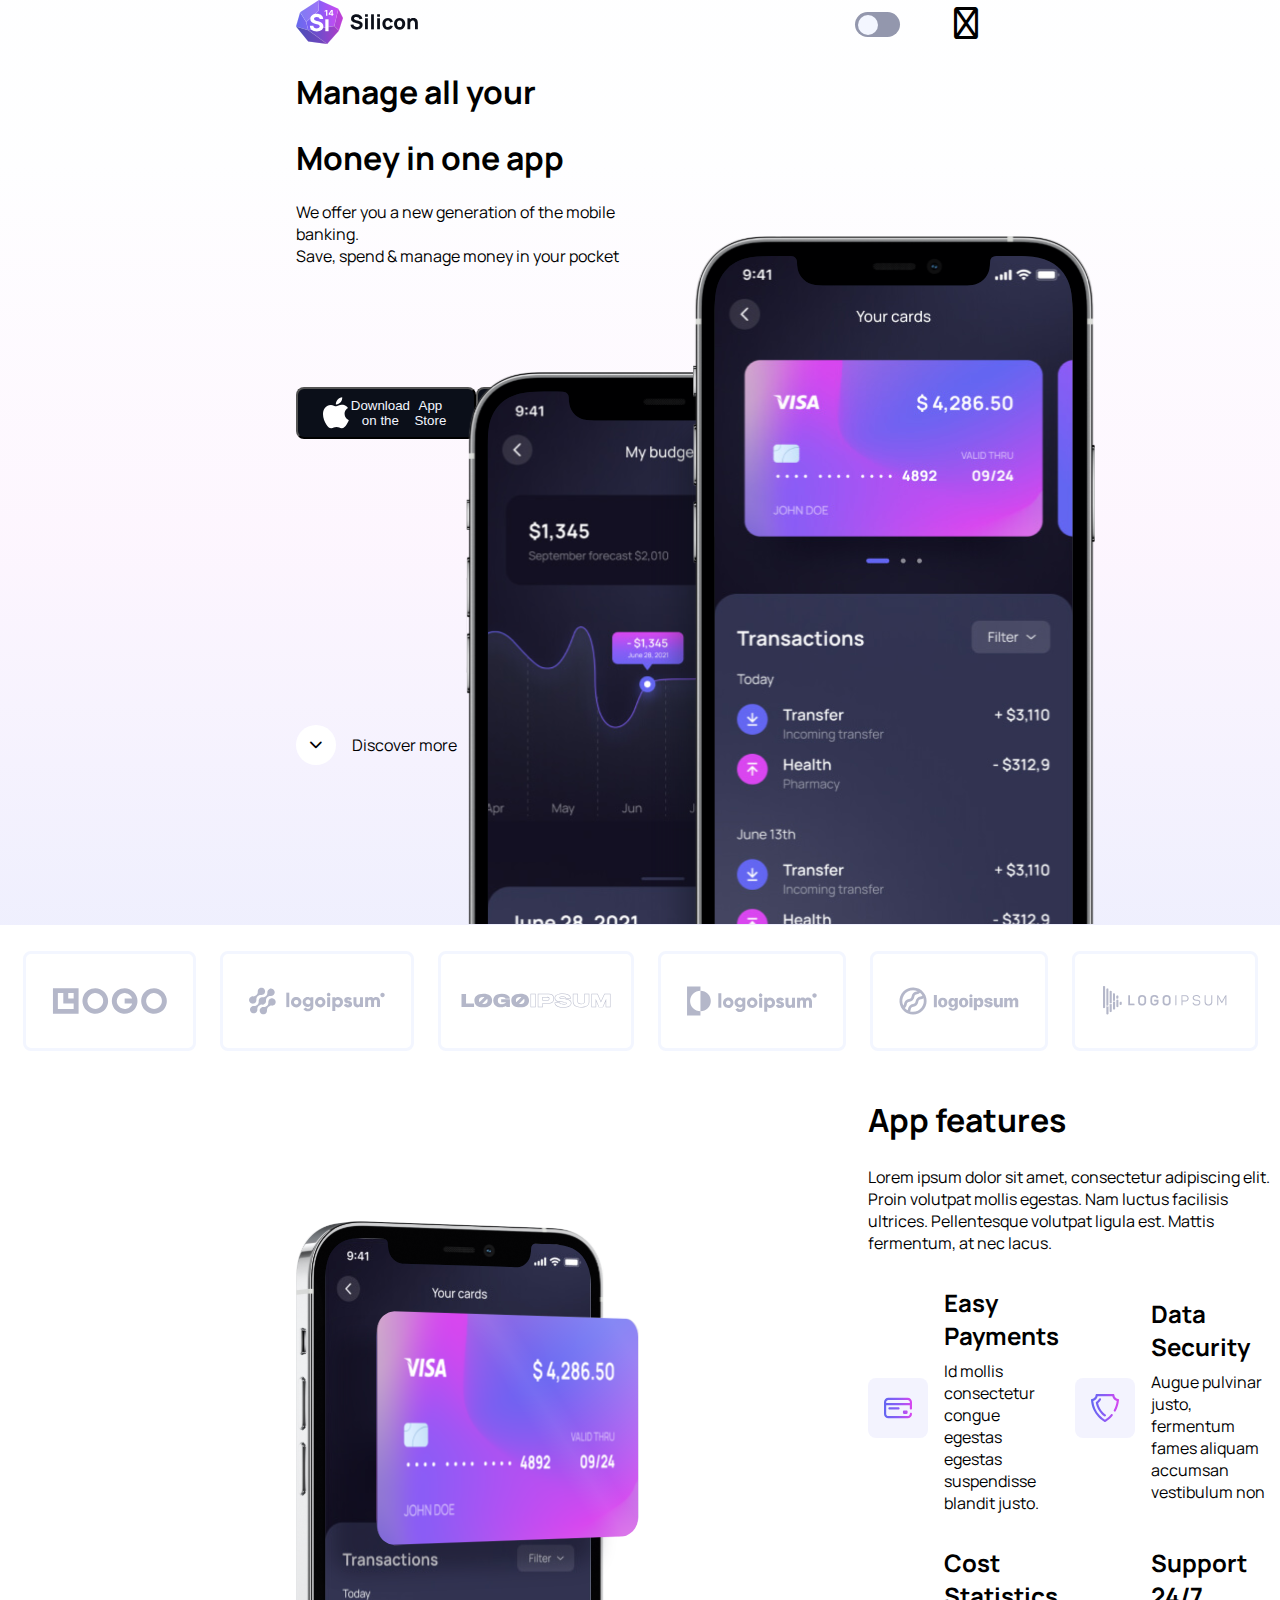
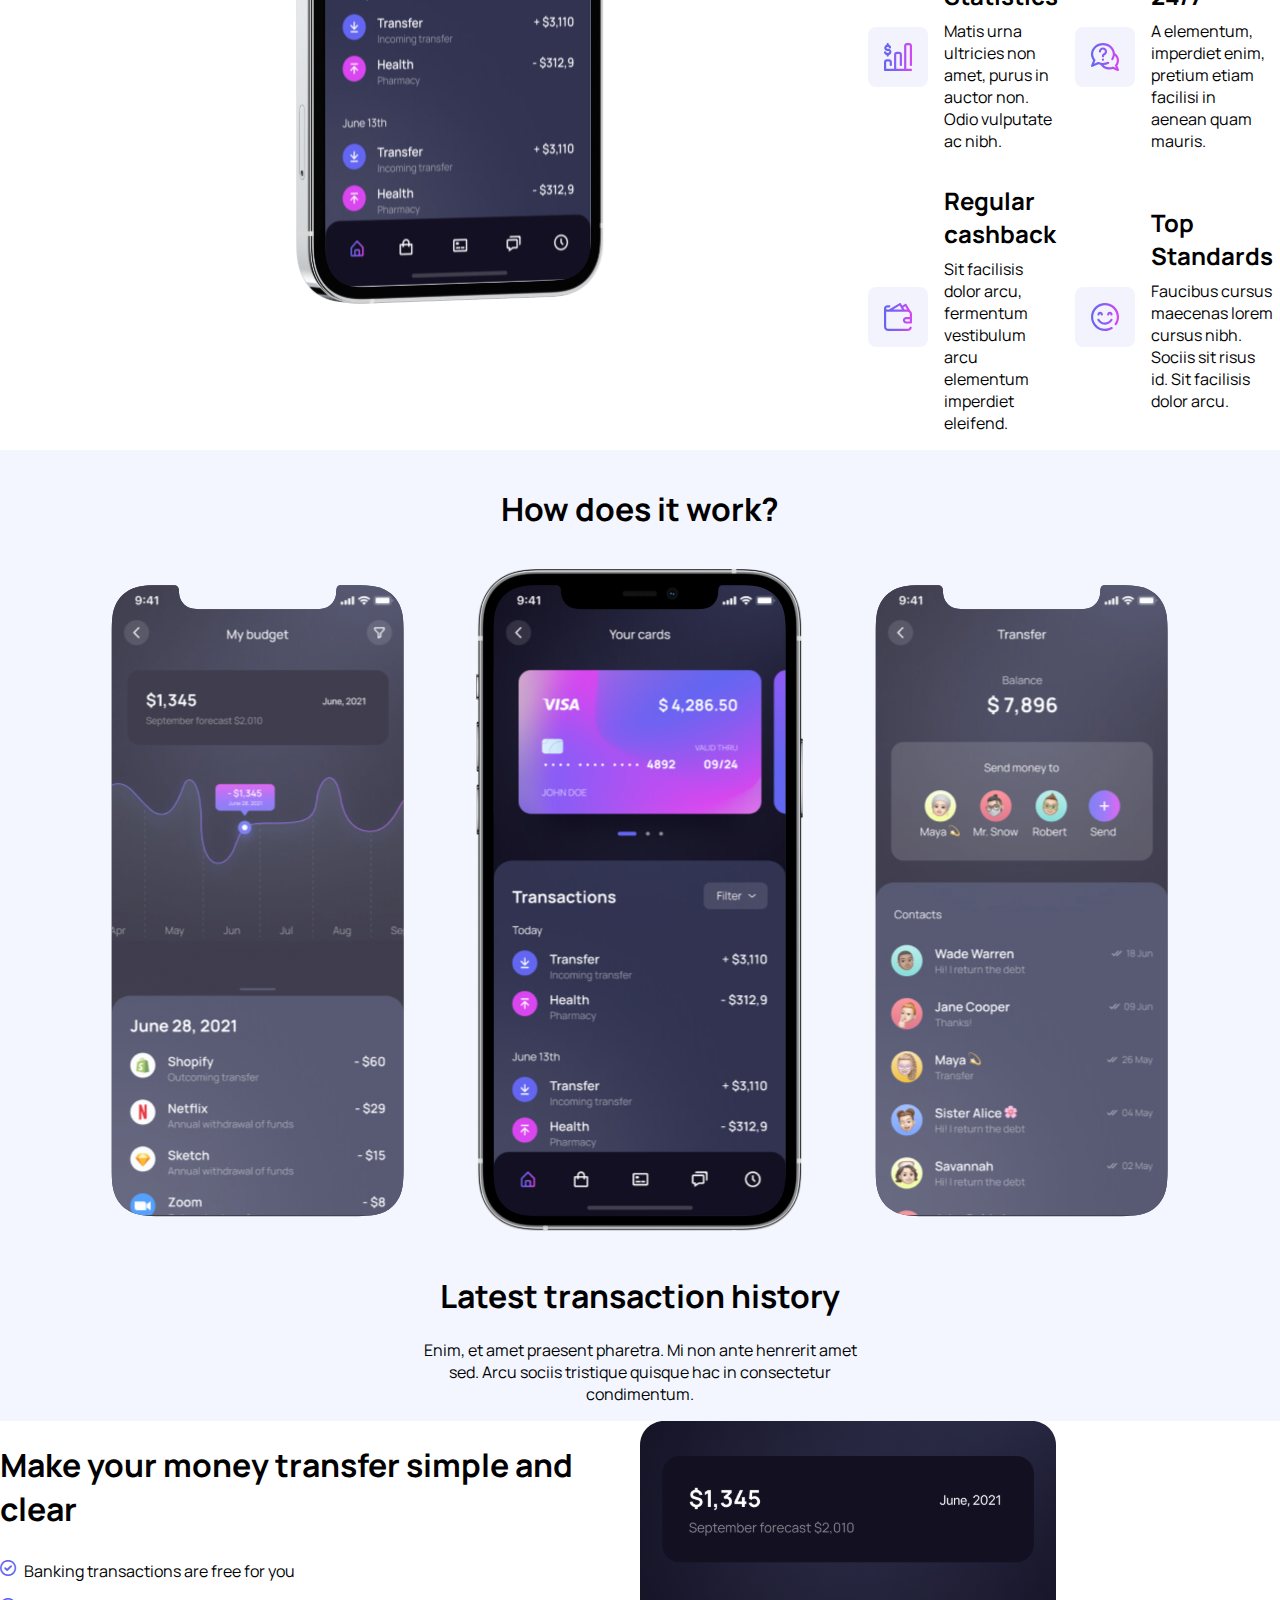
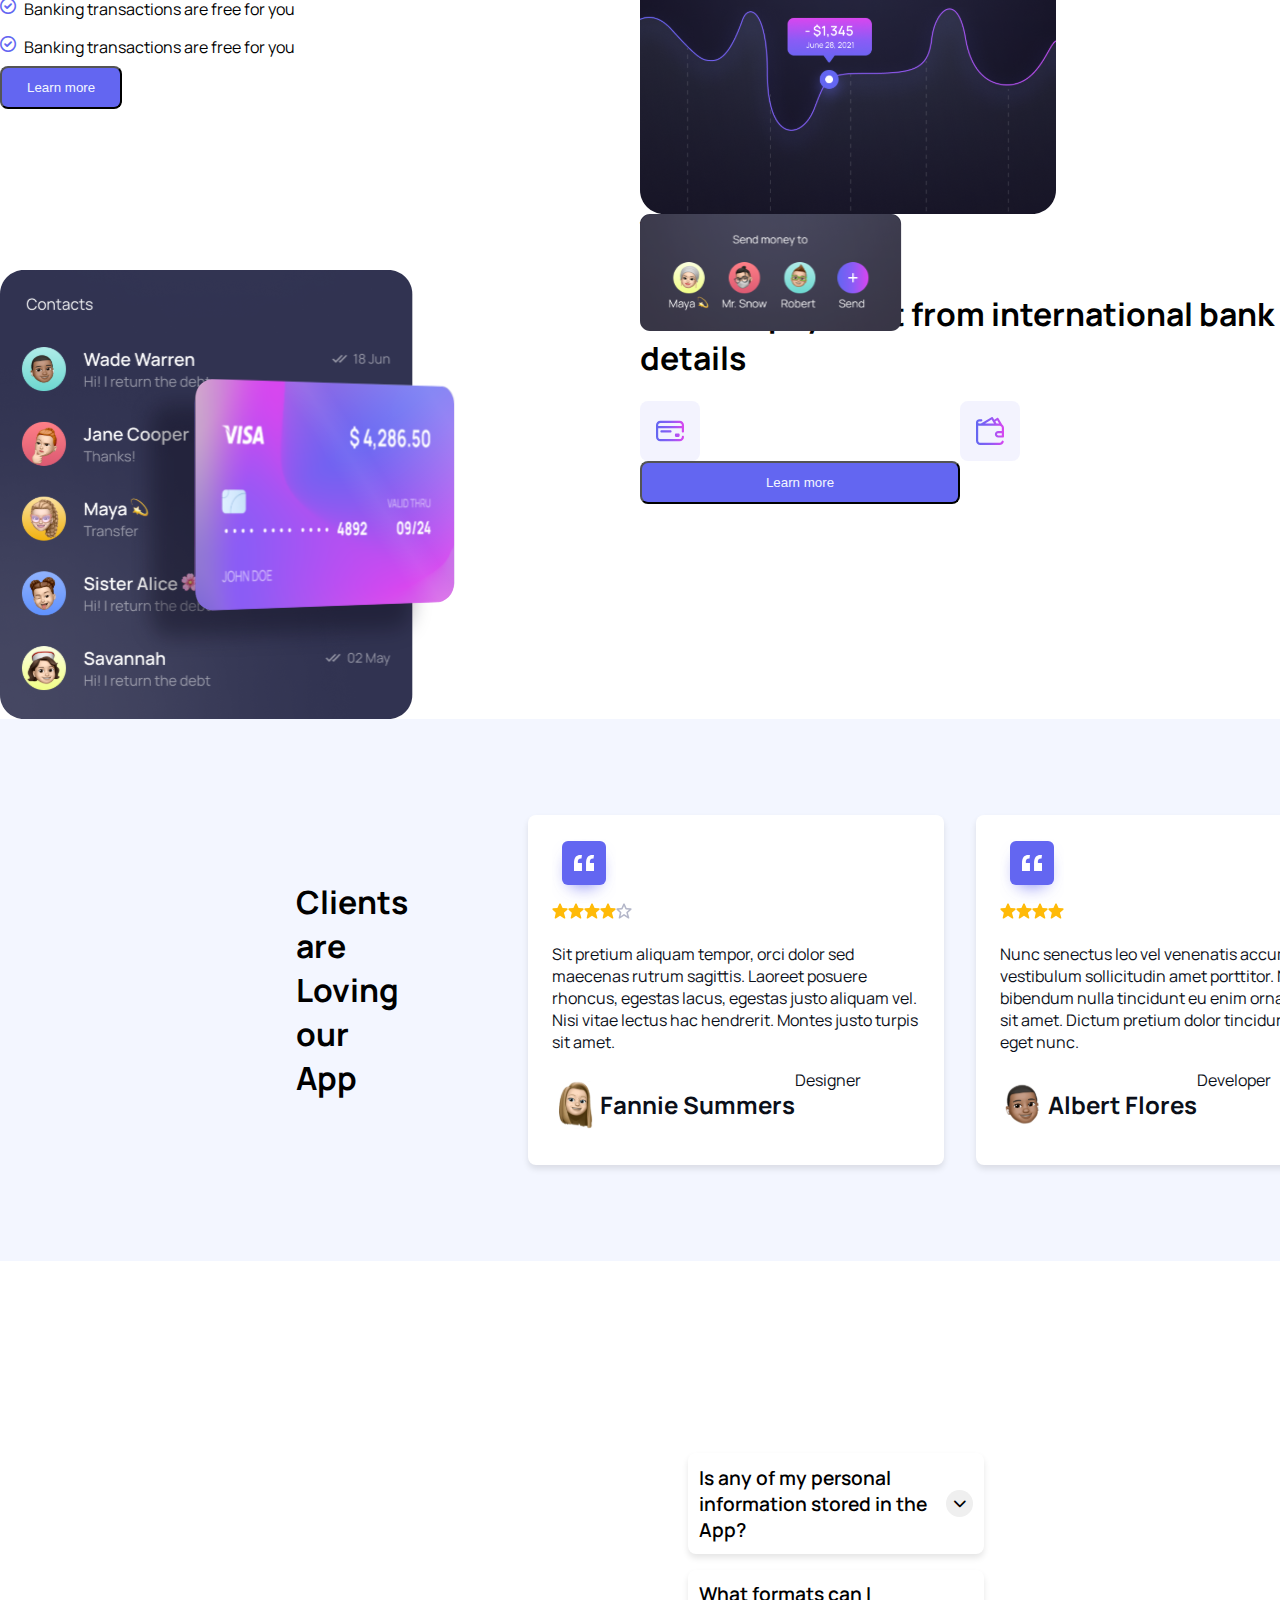
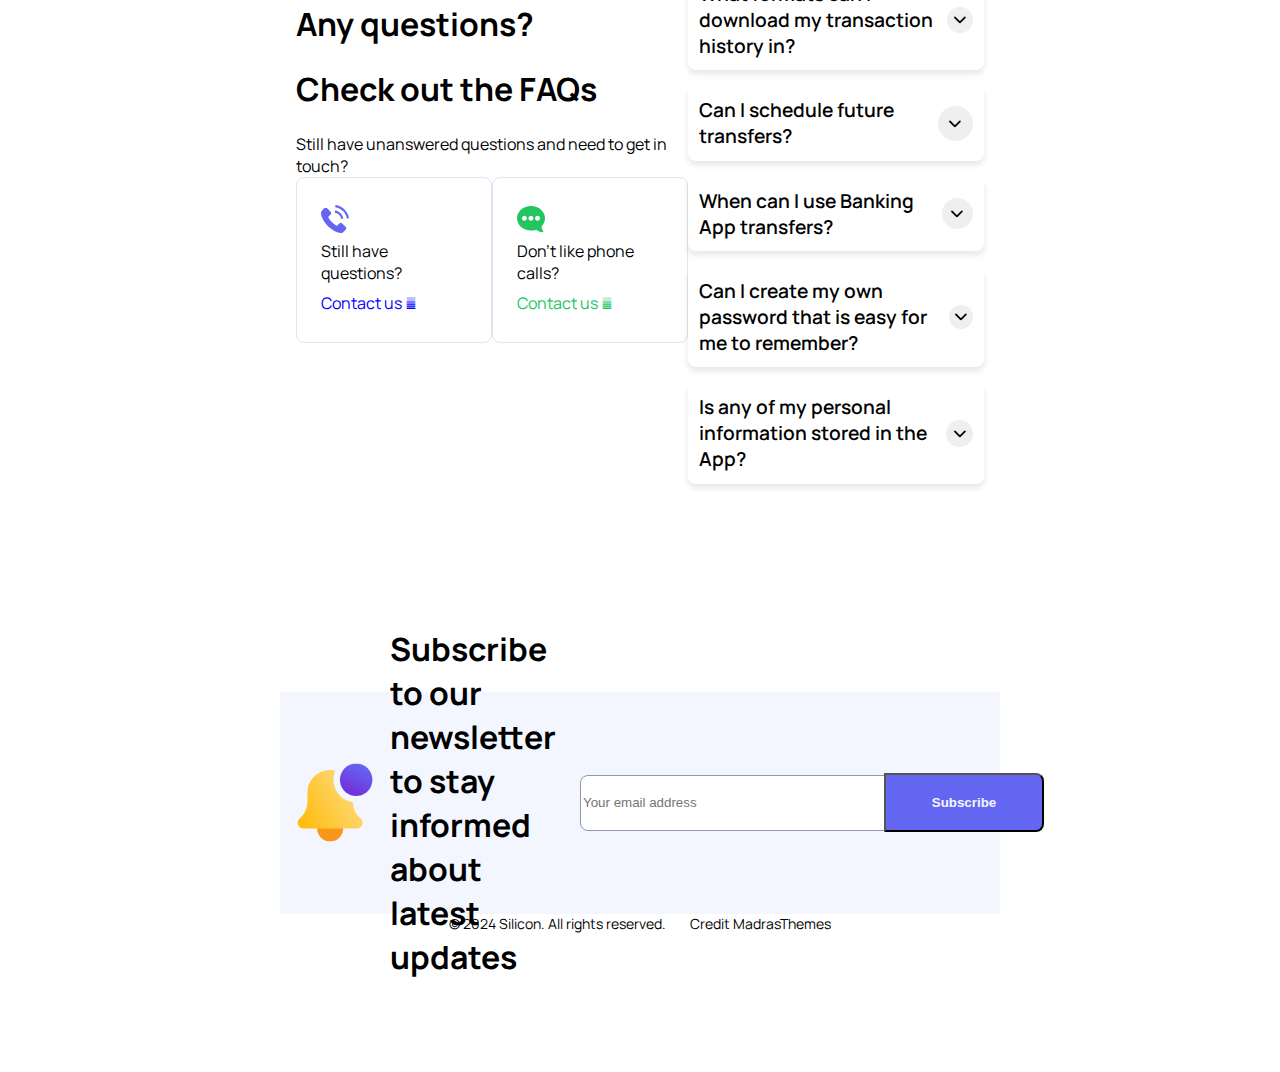
==== indextest.html @ 64b6bf65 "Refactored some code" ====
<!DOCTYPE html>
<html lang="en">
<head>
    <meta charset="UTF-8">
    <meta name="viewport" content="width=device-width, initial-scale=1.0">
    <link rel="stylesheet" href="https://kit.fontawesome.com/a576612222.css" crossorigin="anonymous">
    <link rel="stylesheet" href="https://cdnjs.cloudflare.com/ajax/libs/font-awesome/6.0.0-beta3/css/all.min.css">
    <link rel="stylesheet" href="stylestest.css">
    <title>Silicon | Manage All Your Money in One App</title>
    
</head>
<body>

    <div class="wrapper">
        <!-- BG COLOR START  -->
<div class="bg-color"> 
<header>
        <div class="container">
            <a id="logo" href=index.html><img src="images/Navbar/logotype.svg" alt="Silicon Logotype"></a>
            
            <nav id="main-menu" class="navbar">
                <a class="nav-link" href="#">Features</a>
            </nav>

            

            <div id="darkmode-toggle-switch" class="btn-toggle-switch">
                <span class="label">Dark mode</span>
                <label for="darkmode-switch" class="toggle-switch">
                    <input id="darkmode-switch" type="checkbox">
                    <span class="slider round"></span>
                </label>
            </div>

            <a id="auth-signin" href="#" class="btn-primary">
                <i class="fa-thin fa-user-large"></i>
                <span>Sign in/up</span>
            </a>
            
            <button class="btn-mobile">
                <i class="fa-regular fa-bars"></i>
            </button>
            
        </div>
    </header>
    
    <main>
        <div class="container">
            <div class="header">
                <div class="header-left">
                    <div class="header-storeText">
                        <h1>Manage all your</h1>
                        <h1>Money in one app</h1>
                        <p>We offer you a new generation of the mobile banking.</p>
                        <p>Save, spend & manage money in your pocket</p>
                    </div>
                    
                <div class="storebox">
                    <button class="btn-store">
                        <img src="images/Header/Applelogo.svg" alt="">
                        <p class="Appleupper">Download on the</p>
                        <p class="Appledowner">App Store</p>
                    </button>
                    <button class="btn-store">
                        <img src="images/Header/Googlelogo.svg" alt="icon" class="btn-icon">
                        
                        <div class="btn-text">
                            <span class="line1">Get it on</span>
                            <span class="line2">Google play</span>
                        </div>
                    </button>
                </div>
                <div class="storeBtn">
                    <button class="btn-round" id="storeBtn">
                        <i class="fa-solid fa-chevron-down"></i>
                    </button>
                    <p>Discover more</p>
                </div>
                
            </div> 
            <div>
            <div class="container headerphones">
                <div class="image-container">
                    <img src="images/Header/iPhone 12 Pro background.svg" alt="iPhone12pro" class="headerbackground">
                    <img src="images/Header/iPhone 12 Pro.svg" alt="iPhone12pro" class="headeroverlay">
                 </div>
            
            </div>
        </div>
        </div>
    </div> 
       <!-- BG COLOR SLUT -->
    </div>

        <div class="container logos">
            <div class="logobox" >
                <img src="images/Logos/logoipsum1.svg" alt="">
            </div>
            <div class="logobox" >
                <img src="images/Logos/logoipsum2.svg" alt="">
            </div>
            <div class="logobox" >
                <img src="images/Logos/logoipsum3.svg" alt="">
            </div>
            <div class="logobox" >
                <img src="images/Logos/logoipsum4.svg" alt="">
            </div>
            <div class="logobox" >
                <img src="images/Logos/logoipsum5.svg" alt="">
            </div>
            <div class="logobox" >
                <img src="images/Logos/logoipsum6.png" alt="">
            </div>
        </div>
<div class="features">
        <div class="container featurephones">

            <div class="image-container">
                <img src="images/Features/iPhone12Pro.svg" alt="Iphone12pro" class="featuresbackground">
                <img src="images/Features/card.svg" alt="VISAcard" class="visaoverlay">
            </div>

            <div class="featuresmain">
                <h1>App features</h1>
                <p>Lorem ipsum dolor sit amet, consectetur adipiscing elit. Proin volutpat mollis egestas. Nam luctus facilisis ultrices. Pellentesque volutpat ligula est. Mattis fermentum, at nec lacus.</p>
                <div class="featuresbox">
                    <img src="images/Features/icon1.svg" alt="">
                    <div class="featuresbox-text">
                        <p>Easy Payments</p>
                        <p>Id mollis consectetur congue egestas egestas suspendisse blandit justo. </p>
                    </div>
                </div>
                <div class="featuresbox">
                    <img src="images/Features/icon2.svg" alt="">
                    <div class="featuresbox-text">
                        <p>Data Security</p>
                        <p>Augue pulvinar justo, fermentum fames aliquam accumsan vestibulum non</p>
                    </div>
                </div>
                <div class="featuresbox">
                    <img src="images/Features/icon3.svg" alt="">
                    <div class="featuresbox-text">
                        <p>Cost Statistics</p>
                        <p>Matis urna ultricies non amet, purus in auctor non. Odio vulputate ac nibh.</p>
                    </div>
                </div>
                <div class="featuresbox">
                    <img src="images/Features/icon4.svg" alt="">
                    <div class="featuresbox-text">
                        <p>Support 24/7</p>
                        <p>A elementum, imperdiet enim, pretium etiam facilisi in aenean quam mauris.</p>
                    </div>
                </div>
                <div class="featuresbox">
                    <img src="images/Features/icon5.svg" alt="">
                    <div class="featuresbox-text">
                        <p>Regular cashback</p>
                        <p>Sit facilisis dolor arcu, fermentum vestibulum arcu elementum imperdiet eleifend.</p>
                    </div>
                </div>
                <div class="featuresbox">
                    <img src="images/Features/icon6.svg" alt="">
                    <div class="featuresbox-text">
                        <p>Top Standards</p>
                        <p>Faucibus cursus maecenas lorem cursus nibh. Sociis sit risus id. Sit facilisis dolor arcu.</p>
                    </div>
                </div>
            </div>

        </div>
    </div>
<div class="bg-color2">
<div class="slider2">
    <div class="slidertext">
    <h1>How does it work?</h1>
    </div>
    <div class="sliderphones">
        <div class="images-slider">
            <img src="images/Slider/iPhone12Pro1.svg" alt="iPhone12Pro">
            <img src="images/Slider/iPhone12Pro2.svg" alt="iPhone12Pro">
            <img src="images/Slider/iPhone12 Pro3.svg" alt="iPhone12Pro">
        </div>
    </div>
    <div class="slidertext">
        <h1>Latest transaction history</h1>
        <p>Enim, et amet praesent pharetra. Mi non ante henrerit amet sed. Arcu sociis tristique quisque hac in consectetur condimentum.</p>
    </div>
</div>
</div>

<div class="featurescont">
    <div class="featurescontText">
        <h1>Make your money
        transfer simple and clear</h1>

        <div class="featurescontChecks"> 
            <i class="fa-regular fa-circle-check"></i> <p>Banking transactions are free for you</p>
        </div>       

        <div class="featurescontChecks"> 
            <i class="fa-regular fa-circle-check" class="check"></i> <p>Banking transactions are free for you</p>
        </div>

        <div class="featurescontChecks"> 
            <i class="fa-regular fa-circle-check" class="check"></i> <p>Banking transactions are free for you</p>
        </div>
        
        <button class="btn-primary">Learn more</button>
    
    </div>        
        
    <div>
        <img src="images/Features DOS/innerbig.svg" alt="" class="featurescont-innerbigbackground">
        <img src="images/Features DOS/innersmall.svg" alt="" class="featurescont-innersmalloverlay">
        test2
    </div>

    <div>
        <img src="images/Features DOS/inner2big.svg" class="featurescont-inner2bigbackground">
        <img src="images/Features DOS/card.svg" class="featurescont-cardoverlay">
    </div>
    
    
    <div class="featurescont-icontext">
        <h1>Receive payment from international bank details</h1>
        <div class="featurescont-iconbox">
            <img src="images/Features DOS/iconbox1.svg" class="featurescont-iconbox1"> 
            <img src="images/Features DOS/iconbox2.svg" class="featurescont-iconbox2">
            <button class="btn-primary">Learn more</button>
            <!-- <p>test</p> -->
        </div>
        <div class="featurescont-iconbox">
            <!-- <p>Test</p> -->
        </div>
    </div>  
</div>

<div class="bg-color2">

    <div class="container testimonials">
        <div class="testimonialtext">
            <h1>Clients are Loving our App</h1>
        </div>
        <div class="testimonialboxes">
        <div class="testimonialbox">
            <img src="images/Testimonials/quotes.svg" alt="">
            <div class="scoring">
                <img src="images/Testimonials/Vectorstarfilled.svg" alt="">
                <img src="images/Testimonials/Vectorstarfilled.svg" alt="">
                <img src="images/Testimonials/Vectorstarfilled.svg" alt="">
                <img src="images/Testimonials/Vectorstarfilled.svg" alt="">
                <img src="images/Testimonials/VectorStarUnfilled.svg" alt="">
            </div>
            <p>Sit pretium aliquam tempor, orci dolor sed maecenas rutrum sagittis. Laoreet posuere rhoncus, egestas lacus, egestas justo aliquam vel. Nisi vitae lectus hac hendrerit. Montes justo turpis sit amet.</p>
            <div class="testimonialperson">
            <img src="images/Testimonials/Fannie.svg" alt="">
            <h2>Fannie Summers</h2>
            <p>Designer</p>
            
        </div>
            
        </div>
        <div class="testimonialbox">
            
            <img src="images/Testimonials/quotes.svg" alt="">
            
            <div class="scoring">
                <img src="images/Testimonials/Vectorstarfilled.svg" alt="">
                <img src="images/Testimonials/Vectorstarfilled.svg" alt="">
                <img src="images/Testimonials/Vectorstarfilled.svg" alt="">
                <img src="images/Testimonials/Vectorstarfilled.svg" alt="">
                <img src="images/Testimonials/VectorStarfilled.svg" alt="">
            </div>
            <p>Nunc senectus leo vel venenatis accumsan vestibulum sollicitudin amet porttitor. Nisl bibendum nulla tincidunt eu enim ornare dictumst sit amet. Dictum pretium dolor tincidunt egestas eget nunc.</p>
            <div class="testimonialperson">
            <img src="images/Testimonials/Albert.svg" alt="">
            <h2>Albert Flores</h2>
            <p>Developer</p>
            </div>
        </div>
    </div>    
    </div>

</div>
<div class="container faq">
    <div class="faq-textAboveBoxes">
        <div class="faqtext">
            <h1>Any questions?</h1>
            <h1>Check out the FAQs</h1>
            <p>Still have unanswered questions and need to get in touch?</p>
        </div>
        <div class="faqboxes">
            <div class="faqbox">
                <img src="images/FAQ/icontelephone.svg" alt="">
                <p>Still have questions?</p>
                <p><span class="blue-text">Contact us <i class="fa-light fa-arrow-right"></i></span></p>
            </div>
            <div class="faqbox">
                <img src="images/FAQ/iconSpeechbubble.svg" alt="">
                <p>Don't like phone calls?</p>
                <p><span class="green-text">Contact us <i class="fa-light fa-arrow-right"></i></span></p>
            </div>
        </div>

    </div>
    <div class="accordion-faq">

        <div class="faq-card">
            <div class="question">
                <p>Is any of my personal information stored in the App?</p>
                <button class="btn-round">
                    <i class="fa-solid fa-chevron-down"></i>
                </button>
                </div>
                <div class="answer">
                    <div class="expandable">
                        Lorem ipsum, dolor sit amet consectetur adipisicing elit. Quaerat, similique inventore atque odio repellat eligendi ea vel culpa id minima vitae, libero ut corporis repellendus dicta? Cumque odit ut voluptatum?
                    </div>
                </div>
            </div>
        
            <div class="faq-card">
                
                <div class="question">
                    <p>What formats can I download my transaction history in?</p>
                    <button class="btn-round">
                        <i class="fa-solid fa-chevron-down"></i>
                    </button>
                </div>
                <div class="answer">
                    <div class="expandable">
                        Lorem ipsum, dolor sit amet consectetur adipisicing elit. Quaerat, similique inventore atque odio repellat eligendi ea vel culpa id minima vitae, libero ut corporis repellendus dicta? Cumque odit ut voluptatum?
                    </div>
                </div>
            </div>
            <div class="faq-card">
                
                <div class="question">
                    <p>Can I schedule future transfers?</p>
                    <button class="btn-round">
                        <i class="fa-solid fa-chevron-down"></i>
                    </button>
                </div>
                <div class="answer">
                    <div class="expandable">
                        Lorem ipsum, dolor sit amet consectetur adipisicing elit. Quaerat, similique inventore atque odio repellat eligendi ea vel culpa id minima vitae, libero ut corporis repellendus dicta? Cumque odit ut voluptatum?
                    </div>
                </div>
            </div>
           
            <div class="faq-card">

                <div class="question">
                    <p>When can I use Banking App transfers?</p>
                    <button class="btn-round">
                        <i class="fa-solid fa-chevron-down"></i>
                    </button>
                </div>
                <div class="answer">
                    <div class="expandable">
                    Lorem ipsum, dolor sit amet consectetur adipisicing elit. Quaerat, similique inventore atque odio repellat eligendi ea vel culpa id minima vitae, libero ut corporis repellendus dicta? Cumque odit ut voluptatum?
                    </div>
                </div>
            </div>
            <div class="faq-card">

                <div class="question">
                    <p>Can I create my own password that is easy for me to remember?</p>
                    <button class="btn-round">
                        <i class="fa-solid fa-chevron-down"></i>
                    </button>
                </div>
                <div class="answer">
                    <div class="expandable">
                    Lorem ipsum, dolor sit amet consectetur adipisicing elit. Quaerat, similique inventore atque odio repellat eligendi ea vel culpa id minima vitae, libero ut corporis repellendus dicta? Cumque odit ut voluptatum?
                    </div>
                </div>
            </div>
            <div class="faq-card">

                <div class="question">
                    <p>Is any of my personal information stored in the App?</p>
                    <button class="btn-round">
                        <i class="fa-solid fa-chevron-down"></i>
                    </button>
                </div>
                <div class="answer">
                    <div class="expandable">
                    Lorem ipsum, dolor sit amet consectetur adipisicing elit. Quaerat, similique inventore atque odio repellat eligendi ea vel culpa id minima vitae, libero ut corporis repellendus dicta? Cumque odit ut voluptatum?
                    </div>
                </div>
            </div>
        </div>
    </div>
    
    <div class="container subscribe">
        <div class="belltext">
           <img src="images/Subscribe/Bell.svg" alt="">
           <h1>Subscribe to our newsletter to stay informed about latest updates</h1>
        </div>
        <div class="subscribebox">
            <input type="email" placeholder="Your email address">
            <button class="btn-primary" id="subscribebutton">Subscribe</button>
        </div>
    </div>
    
    <footer>
        <div class="container">
            <p class="copyright">© 2024 Silicon. All rights reserved.</p>
            <p class="credit" >Credit MadrasThemes</p>
        </div>
        
    </footer>
</div>
</main>
    
</div>
<script src="script.js"></script>
</body>
</html>
---- stylestest.css ----
@import url('https://fonts.googleapis.com/css2?family=Manrope:wght@200..800&display=swap');

:root {
    --clr-gray-100: #f3f6ff; /* Lightest gray color */
    --clr-gray-200: #eff2fc; /* Lighter gray color */
    --clr-gray-300: #e2e5f1; /* Light gray color */
    --clr-gray-400: #d4d7e5; /* Medium light gray color */
    --clr-gray-500: #b4b7c9; /* Medium gray color */
    --clr-gray-600: #9397ad; /* Medium dark gray color */
    --clr-gray-700: #565973; /* Dark gray color */
    --clr-gray-800: #33354d; /* Darker gray color */
    --clr-gray-900: #0b0f19; /* Darkest gray color */
    --clr-primary: #6366f1; /* Primary color */
    --clr-bg: #fff; /* Background color */
    --clr-bg-100: var(--clr-bg-100); /* Background color variant */
    --clr-text-body: var(--clr-gray-700); /* Body text color */
    --clr-text-heading: var(--clr-gray-900); /* Heading text color */
    --clr-text-navigation: var(--clr-gray-800); /* Navigation text color */
    --br-m: 0.375em; /* Medium border radius */
    --br-1: 0.5em; /* Larger border radius */
    --container-padding: 1rem; /* Container padding */
    --transition-time: all 0.2s; /* Transition time for all properties */
}

* {
    box-sizing: border-box; /* Include padding and border in element's total width and height */
    -webkit-tap-highlight-color: rgba(0, 0, 0, 0); /* Remove tap highlight color */
}

body, section, div, header, footer, main, aside, nav, blockquote, p, span {
    margin: 0; /* Remove default margin */
    padding: 0; /* Remove default padding */
}

body {
    font-family: 'Manrope', sans-serif; /* Set font family to Manrope */
    font-optical-sizing: auto; /* Enable optical sizing */
    font-weight: 400; /* Set font weight to normal */
    font-style: normal; /* Set font style to normal */
    font-size: 16px; /* Set base font size */
}

.wrapper {
    display: grid; /* Set display to grid */
    grid-template-rows: auto 1fr auto; /* Set grid template rows */
    height: 100vh; /* Set height to 100vh */
    
}

.container {
    width: 100%; /* Set container width to 100% */
    padding-left: var(--container-padding); 
    padding-right: var(--container-padding); 
    margin-left: auto; /* Set margin left to auto */
    margin-right: auto; /* Set margin right to auto */
    
}

a {
    color: var(--clr-primary); /* Set link color to primary color */
    text-decoration: none; /* Remove underline from links */
}

a:hover {
    color: var(--clr-primary); /* Set link hover color to primary color */
    text-decoration: underline; /* Underline links on hover */
}


.btn-primary {
    background-color: var(--clr-primary); /* Set button background color to primary color */
    color: var(--clr-gray-100);
    border-radius: 8px; /* Set button border radius */
    padding: 12px 25px; /* Set button padding */
    display: flex; /* Set button display to flex */
    justify-content: center; /* Center button content */
    align-items: center; /* Center button content */
    text-decoration: none; /* Remove underline from button */
}

.btn-store {
    background-color: var(--clr-gray-900); /* Set button background color to primary color */
    color: var(--clr-gray-100);
    border-radius: 8px; /* Set button border radius */
    padding: 12px 25px; /* Set button padding */
    display: flex; /* Set button display to flex */
    align-items: center; /* Center button content vertically */
    text-decoration: none; /* Remove underline from button */
    height: 52px;
    width: 180px;
    justify-content: space-between; /* Space out the image and text */
}

.storeBtn {
    display: flex;
    justify-content: left;
    align-items: center;
    padding-bottom: 10rem;
    p {
        margin-left: 1rem;
    }
}

#storeBtn {
    
    background-color: white;
 }

.btn-icon {
    height: 100%;
    margin-right: 10px; /* Space between image and text */
}
.btn-text {
    display: flex;
    flex-direction: column; /* Stack text lines vertically */
    align-items: flex-start; /* Align text to the left */
}

.line1, .line2 {
    color: var(--clr-gray-100); /* Ensure text color matches button text color */
}




.btn-primary:hover {
    background-color: var(--clr-gray-500); /* Set button hover background color */
    color: var(--clr-gray-100); /* Set button hover text color */
    text-decoration: none; /* Remove underline from button */
}
.btn-primary i {
    margin-right: 0.5rem; /* Add margin to icon */
}

.btn-mobile {
    background-color: transparent; /* Set button background color to transparent */
    border: none; /* Remove button border */
    font-size: 2rem; /* Set button font size */
}

.btn-toggle-switch {
    display: flex; /* Set button display to flex */
    align-items: center; /* Center button content */
    gap: 10px;
}

.btn-toggle-switch .label {
display: "none";
}

.toggle-switch {
    position: relative; /* Set position to relative */
    display: inline-block; /* Set display to inline-block */
    width: 45px; /* Set width to 45px */
    height: 25px; /* Set height to 25px */
}

.toggle-switch input {
    opacity: 0; /* Set input opacity to 0. Makes the original checkbox invisible */ 
}

.toggle-switch input:checked + .slider {
    background-color: var(--clr-primary); /* Set slider background color to primary color */
}

.toggle-switch input:checked + .slider {
    box-shadow: 0 0 1px var(--clr-primary); /* Set slider box shadow */
}

.toggle-switch input:checked + .slider:before {
    transform: translateX(18px); /* Move slider to the right */
    background-color: var(--clr-gray-100); /* Set slider background color */
}

.toggle-switch .slider {
    position: absolute; /* Set position to absolute */
    cursor: pointer; /* Set cursor to pointer */
    cursor: pointer; /* Set cursor to pointer */
    top: 0; /* Set top to 0 */
    left: 0; /* Set left to 0 */
    right: 0; /* Set right to 0 */
    bottom: 0; /* Set bottom to 0 */
    background-color: var(--clr-gray-600); /* Set slider background color */
    transition: all 0.2s; /* Set transition time */
}

.toggle-switch .slider:before {
    position: absolute; /* Set position to absolute */
    content: ""; /* Add content */
    height: 20px; /* Set height to 21px */
    width: 20px; /* Set width to 21px */
    left: 3px; /* Set left to 2px */
    bottom: 2.5px; /* Set bottom to 2px */
    background-color: var(--clr-gray-100);
    
    transition: all 0.2s; /* Set transition time */
}

.toggle-switch .slider.round {
    border-radius: 35px; /* Set border radius */
}

.toggle-switch .slider.round:before {
    border-radius: 50%; /* Set border radius */
}

.navbar {
    display: none; /* Hide navbar on mobile devices */
}
.nav-link {
    color: var(--clr-gray-800);
    font-weight: 700;
    text-decoration: none;
}
.nav-link:hover {
    color: var(--clr-primary);
    text-decoration: underline;
}

.active {
    color: var(--clr-primary);
    text-decoration: underline;
}

#auth-signin {
    display: none; /* Hide sign in form on mobile devices */
}


.label {
    display: none; /* Hide label on mobile devices */
}

.container{
    display: grid;    
    align-items: center;
    grid-template-columns: 1fr auto auto;
    grid-template-areas:"Logo sw mobile";
    gap: 1.5rem;
}

.header {
    display: grid;
    grid-template-columns: repeat(2, 1fr);
    grid-template-rows: 1fr;
    grid-column-gap: 0px;
    grid-row-gap: 0px;
    height: 876px;
    
}

.header-left {
    display: grid;
grid-template-columns: 1fr;
grid-template-rows: repeat(2, 1fr);
grid-column-gap: 0px;
grid-row-gap: 0px;
}



.bg-color {
    /* MÅSTE ju tweakas såklart */
    /* background: -webkit-linear-gradient(#da46ef 5%,#f1f4fd 83%, #6366f1 10%); */
    background: -webkit-linear-gradient(0deg, 
        rgba(99, 102, 241, 0.1) 0%,  /* 6366F1 with 10% opacity at 0% */
        rgba(218, 70, 239, 0.05) 42%, /* DA46EF with 5% opacity at 42% */
        rgba(241, 244, 253, 0.07) 83% /* F1F4FD with 7% opacity at 83% */
    );
    background: linear-gradient(0deg, 
        rgba(99, 102, 241, 0.1) 0%,  /* 6366F1 with 10% opacity at 0% */
        rgba(218, 70, 239, 0.05) 42%, /* DA46EF with 5% opacity at 42% */
        rgba(241, 244, 253, 0.07) 83% /* F1F4FD with 7% opacity at 83% */
    );
}

.bg-color2 {
    background-color: var(--clr-gray-100);
}

.storebox {
    /* padding-left: 122px; */
    display: flex;
    
}

.logobox {
    border-color: var(--clr-gray-300);
    border: 3px solid;
    color: var(--clr-gray-100);
    border-radius: 8px; /* Set button border radius */
    padding: 12px 25px; /* Set button padding */
    display: flex; /* Set button display to flex */
    justify-content: center; /* Center button content */
    align-items: center; /* Center button content */
    text-decoration: none; /* Remove underline from button */
    height: 100px;
    width: 196px;
    padding-right: 1.5rem;
    padding-left: 1.5rem;
    
    
}

.logos {
    padding-top: 2vw;
    padding-bottom: 2vw;
    
    display: flex;
    grid-template-columns: repeat(6, fr);
    gap: 1.5rem;
    justify-content: center;
    /* gap: .6rem; */
    /* padding-left: 122px; */
    /* padding-right: 122px; */
}

.features {
    display: flex;
}

/* GAMMAL KOD START */
/* .featuresmain {
    transform: translate(0%, -0%);
    padding-left: 30rem;
} */
 /* GAMMAL KOD SLUT */

.featuresmain {
    display: grid;
    grid-template-columns: repeat(2, 1fr); /* 2 kolumner */
    grid-template-rows: repeat(3, auto); /* 3 rader */
    gap: 1rem; /* Mellanrum mellan rutorna */
    padding-left: 15rem;
}

.featuresmain h1 {
    grid-column: span 2; /* Gör att rubriken sträcker sig över båda kolumnerna */
    font-size: 2rem; /* Justera storleken efter behov */
    margin-bottom: 0.5rem; /* Justera mellanrummet under rubriken */
}

.featuresmain p {
    grid-column: span 2; /* Gör att texten sträcker sig över båda kolumnerna */
    margin-bottom: 1rem; /* Justera mellanrummet under texten */
}
.featurespoints {
    display: grid;
    grid-template-columns: repeat(2, 1fr);
    grid-template-rows: repeat(3, 1fr);
    grid-column-gap: 0px;
    grid-row-gap: 0px;
}

.featuresbox {
    display: flex; /* Gör att innehållet visas i en rad */
    align-items: center; /* Vertikalt centrera innehållet */
    gap: 1rem; /* Lägger till ett mellanrum mellan bilden och texten */
}

.featuresbox img {
    flex-shrink: 0; /* Förhindrar att bilden krymper */
}

.featuresbox-text {
    display: flex;
    flex-direction: column; /* Gör att texten visas i en kolumn */
}

.featuresbox-text p:first-child {
    font-weight: bold; /* Gör texten fetmarkerad */
    font-size: 1.5rem; /* Gör texten större, justera efter behov */
    margin-bottom: 0.5rem; /* Justera mellanrummet mellan raderna, justera efter behov */
}

.featuresbox-text p:last-child {
    margin-top: 0; /* Ta bort eventuellt extra mellanrum ovanför den andra raden */
}

.featurescont {
padding: 0;
margin: 0 auto;
display: grid;
grid-template-columns: repeat(2, 1fr);
grid-template-rows: repeat(2, 1fr);
grid-column-gap: 0px;
grid-row-gap: 0px;
}

.featurescontChecks {
    display: flex;
    
    padding-top: .5rem;
    padding-bottom: .5rem;
    p {
        margin-left: .5rem;
    }
}

.fa-circle-check{
 color: var(--clr-primary);
 }

 .featurescont-icontext {
 
 }

 .featurescont-iconbox {

 }

.headerphones {
    display: flex;
    justify-content: flex-end;
}

.featurephones {
    display: flex;
    justify-content: flex-start;
    align-items: center;
}

.headeroverlay {
    position: absolute; /* Gör bilden absolut positionerad */
    top: 0; /* Placera den översta kanten av bilden vid containerns översta kant */
    left: 0; /* Placera den vänstra kanten av bilden vid containerns vänstra kant */
    transform: translate(5%, 27.2%); /* Flytta bilden 50% till vänster och 50% uppåt */
}

.headerbackground {
display: block;
transform: scale(0.75);
transform: translate(-52%, 58.3%);
}

.featurescont-innerbigbackground {
    display: block;
    transform: scale(3.75);
    transform: translate(0%, 0%);
}

.featurescont-innersmalloverlay{
    position: absolute; /* Gör bilden absolut positionerad */
    z-index: 1;
    transform: translate(0%, 00%); /* Flytta bilden 50% till vänster och 50% uppåt */
}

.featurescont-inner2bigbackground {
    display: block;
transform: translate(-0%, 0%);
}

.featurescont-cardoverlay {
    position: absolute; /* Gör bilden absolut positionerad */
    transform: translate(40%, -122%); /* Flytta bilden 50% till vänster och 50% uppåt */
}

.featurescont.icontext {
    display: grid;
}

.featurescont-iconbox {
    display: grid;
    grid-template-columns: repeat(2, 1fr);
    grid-template-rows: 1fr;
    grid-column-gap: 0px;
    grid-row-gap: 0px;
}

.featurescont-iconboxText {

}

.image-container {
    position: relative; /* Gör containern relativt positionerad */
    width: fit-content; /* Anpassa bredden efter innehållet */
    height: fit-content; /* Anpassa höjden efter innehållet */
}

.featuresbackground {
    display: block; /* Gör att bilden visas som ett block */
}

.visaoverlay {
    position: absolute; /* Gör bilden absolut positionerad */
    top: 0; /* Placera den översta kanten av bilden vid containerns översta kant */
    left: 0; /* Placera den vänstra kanten av bilden vid containerns vänstra kant */
    transform: translate(5%, 32%); /* Flytta bilden 50% till vänster och 50% uppåt */
}

.slider2 {
    display: grid;
    justify-content: center;
    align-items: center;
    gap: 1rem;
    padding-top: 1rem;
    padding-bottom: 1rem;
}

.images-slider img {
    margin: 0 2vw; /* Adjust the horizontal spacing between images */
}

/* .sliderphones {
    display: grid;
    justify-content: space-between;
    align-items: center;

} */

.slidertext {
    text-align: center;
    margin: 0 auto;
    max-width: 35vw;
}

.testimonials {
    display: flex;
    width: 1920px;
    height: 542px;
    padding-top: 5rem;
    padding-bottom: 5rem;
}

.testimonialboxes {
    display: flex;
    
}

.scoring {
    display: flex;
    width: 88px;
    height: 16px;
}

.testimonialbox {
    border-color: var(--clr-gray-300);
    box-shadow: 0 4px 6px rgba(0, 0, 0, 0.1);
  
    background-color: white;
    /* border: 3px solid; */
    color: var(--clr-gray-900);
    border-radius: 8px; /* Set button border radius */
    width: 416px;
    
    height: 350px;

    padding-left: 1.5rem;
    padding-right: 1.5rem;
    padding-top: 1.5rem;
    padding-bottom: 1.5rem;
    margin-left: 1rem;
    margin-right: 1rem;

    display: grid;
    grid-template-columns: 1fr;
    grid-template-rows: repeat(4, 1fr);
    grid-column-gap: 0px;
    grid-row-gap: 0px;

    /* padding: 12px 25px; 
    display: flex; 
    justify-content: center; 
    align-items: center; 
    text-decoration: none;

    padding-right: 1.5rem;
    padding-left: 1.5rem; */
}

.testimonialtext {
    padding-right: 5rem;
}

.testimonialperson {
    display: flex;
    padding-top: 1rem;
}

.testimonialperson h2 {
    order: 1;
}

.testimonialperson p {
    order: 2;
}

.faq {
    display: grid;
    grid-template-columns: repeat(2, 1fr);
    grid-template-rows: 1fr;
    grid-column-gap: 0px;
    grid-row-gap: 0px;
    padding-top: 7rem;
    padding-bottom: 7rem;
}

.faq-textAboveBoxes {
    display: grid;
    grid-template-columns: 1fr;
    grid-template-rows: repeat(2, 1fr);
    grid-column-gap: 0px;
    grid-row-gap: 0px;

}

.faqtext {
    

}

.faqboxes {
display: flex;
justify-content: space-between;
max-width: 450px;
}

.faqbox {
    border: 1px solid;
    border-color: var(--clr-gray-300);

    background-color: white;

    border-radius: 8px; /* Set button border radius */
    padding: 24px 24px; /* Set button padding */
    display: grid; /* Set button display to flex */
    justify-content: center; /* Center button content */
    align-items: center; /* Center button content */
    text-decoration: none; /* Remove underline from button */
    height: 166px;
    width: 196px;
}

.blue-text {
    color: blue;
}

.green-text {
    color: #22c55e;
}



.subscribe {
    background-color: var(--clr-gray-100);
    display: flex;;
    width: 1296px;
    height: 222px;
 /* justify-content: space-between; */
}

.belltext {
    
    justify-content: center;
    padding-top: 72px; 
    padding-bottom: 72px;
    gap: 1rem;
    display: flex;
    max-width: 40rem;
}

.subscribebox {
    display: flex;
    justify-content: center;
    align-items: center;
    
    
    input {
        border-top-left-radius: 8px;
        border-bottom-left-radius: 8px;
        border : 1px solid var(--clr-gray-600);
        height: 3.5rem;
        width: 20rem;
    }
    
}
#subscribebutton {
    height: 3.7rem;
    width: 10rem;
    background-color: var(--clr-primary);
    border-top-left-radius: 0px;
    border-bottom-left-radius: 0px;
    transform: translate(-10%, 0%);
    font-weight: bold;
    

}

.footer {
    font-size: 14px;
    padding-top: 1rem;
    padding-bottom: 1rem;
    color: var(--clr-gray-600);
    background-color: var(--clr-gray-100);

    .container{
        display: flex;
        justify-content: center;
        align-items: center;
        gap: 5px;
    }

    .credit {
        display: none;
    }
}

/* Anpassning till tablet */

@media (min-width: 768px) {
   .container {
    max-width: 720px;
   }
   
   .btn-toggle-switch .label {
    display: "block";
    }
    header .container{
        gap: 3rem;
    }

    footer {
        font-size: 14px;
        .container{
            display: flex;
            justify-content: center;

        }
      
        .credit {
            display: block;
        }
    
        
    }


}



/* Anpassning till desktop */

@media (min-width: 1400px) {
    .container {
        max-width: 1320px;
    }

    header .container{
        grid-template-columns: auto 1fr auto auto;
        gap: 3rem;
    }

    #auth-signin {
        display: block;
    }

    .btn-mobile {
        display: none;
    }

    .navbar {
        display: block;
    } 

} 



/* NEW ACCORDION START */

.accordion-faq {
    background-color: #fff;
    max-width: 570px;
    margin: 5rem auto;
    border-radius: .5rem;
    /* box-shadow:  4px 4px 8px #00000033; */
    

}

.question {
    display: flex;
    justify-content: space-between;
    align-items: center;
    padding: .7rem;
    cursor: pointer;

    p {
        font-size: 1.2rem;
        font-weight: 600;
    }
}

.btn-round {
    background-color: var();
    border: 0;
    width: 40px;
    aspect-ratio: 1;
    border-radius: 50%;
    display: grid;
    place-items: center;
    cursor: pointer;
    transition: all 300ms;
}

/* .question:hover .btn-round {
    background-color: hsl(225, 100%, 95%);
} */

.answer {
    padding : .7rem;
    display: grid;
    grid-template-rows: 0fr;
    overflow: hidden;
    
    transition: grid-template-rows 300ms;
    padding: 0 .7rem;
}

.open .answer {
    /* display: block; */
    height: 100px;
    grid-template-rows: 1fr;
    
}

.expandable {
    min-height: 0px;
}

.open .btn-round {
    background-color: #6366f1;
    transform: rotate(180deg);
}

.faq-card {
    border-color: var(--clr-gray-300);
    box-shadow: 0 4px 6px rgba(0, 0, 0, 0.1);
  
    background-color: white;
    border-radius: 8px;
    margin-bottom: 1rem;
    overflow: hidden;
}
/* 
.faq-card.open .btn-round {
    background-color: #6366f1;
    transform: rotate(180deg);
} */

/* NEW ACCORDION END */

/* GAMLA ACCORDION START */

 /* .accordion-container {
    display: flex;
    flex-direction: column; 
    gap: 1rem; 
}

.accordion {
    background-color: white; 
    color: #444; 
    cursor: pointer; 
    padding: 1rem; 
    width: 100%; 
    border: none; 
    text-align: left; 
    outline: none; 
    font-size: 1rem; 
    transition: background-color 0.4s; 
    box-shadow: 0 4px 6px rgba(0, 0, 0, 0.1); 
}

.accordion:hover {
    background-color: #f0f0f0; 
    border-color: #bbb; 
}

.active, .accordion:hover {
    background-color: #ccc; 
    border-color: #aaa; 
}

.accordion:after {
    content: ''; 
    background-image: url(images/FAQ/arrowunpressed.svg); 
    background-size: 32px 32px; 
    width: 32px; 
    height: 32px; 
    display: block; 
    float: right; 
    margin-left: 1rem; 
    background-repeat: no-repeat; 
}
  
  .active:after {
    
    background-image: url(images/FAQ/arrowBlue.svg);
    background-size: 53px 53px;
    width: 53px;
    height: 53px;

    display: block;

    float: right;
    margin-left: 5px;

    background-repeat: no-repeat;
  }
  
  
  .panel {
    padding: 0 1rem; 
    display: none; 
    background-color: white; 
    overflow: hidden; 
    border: 1px solid #d4d7e5;
}  */

/* GAMLA ACCORDION SLUT */

/* NYA ACCORDION START */



/* NYA ACCORDION SLUT */

  /* JavaScript för Accordion SLUT */
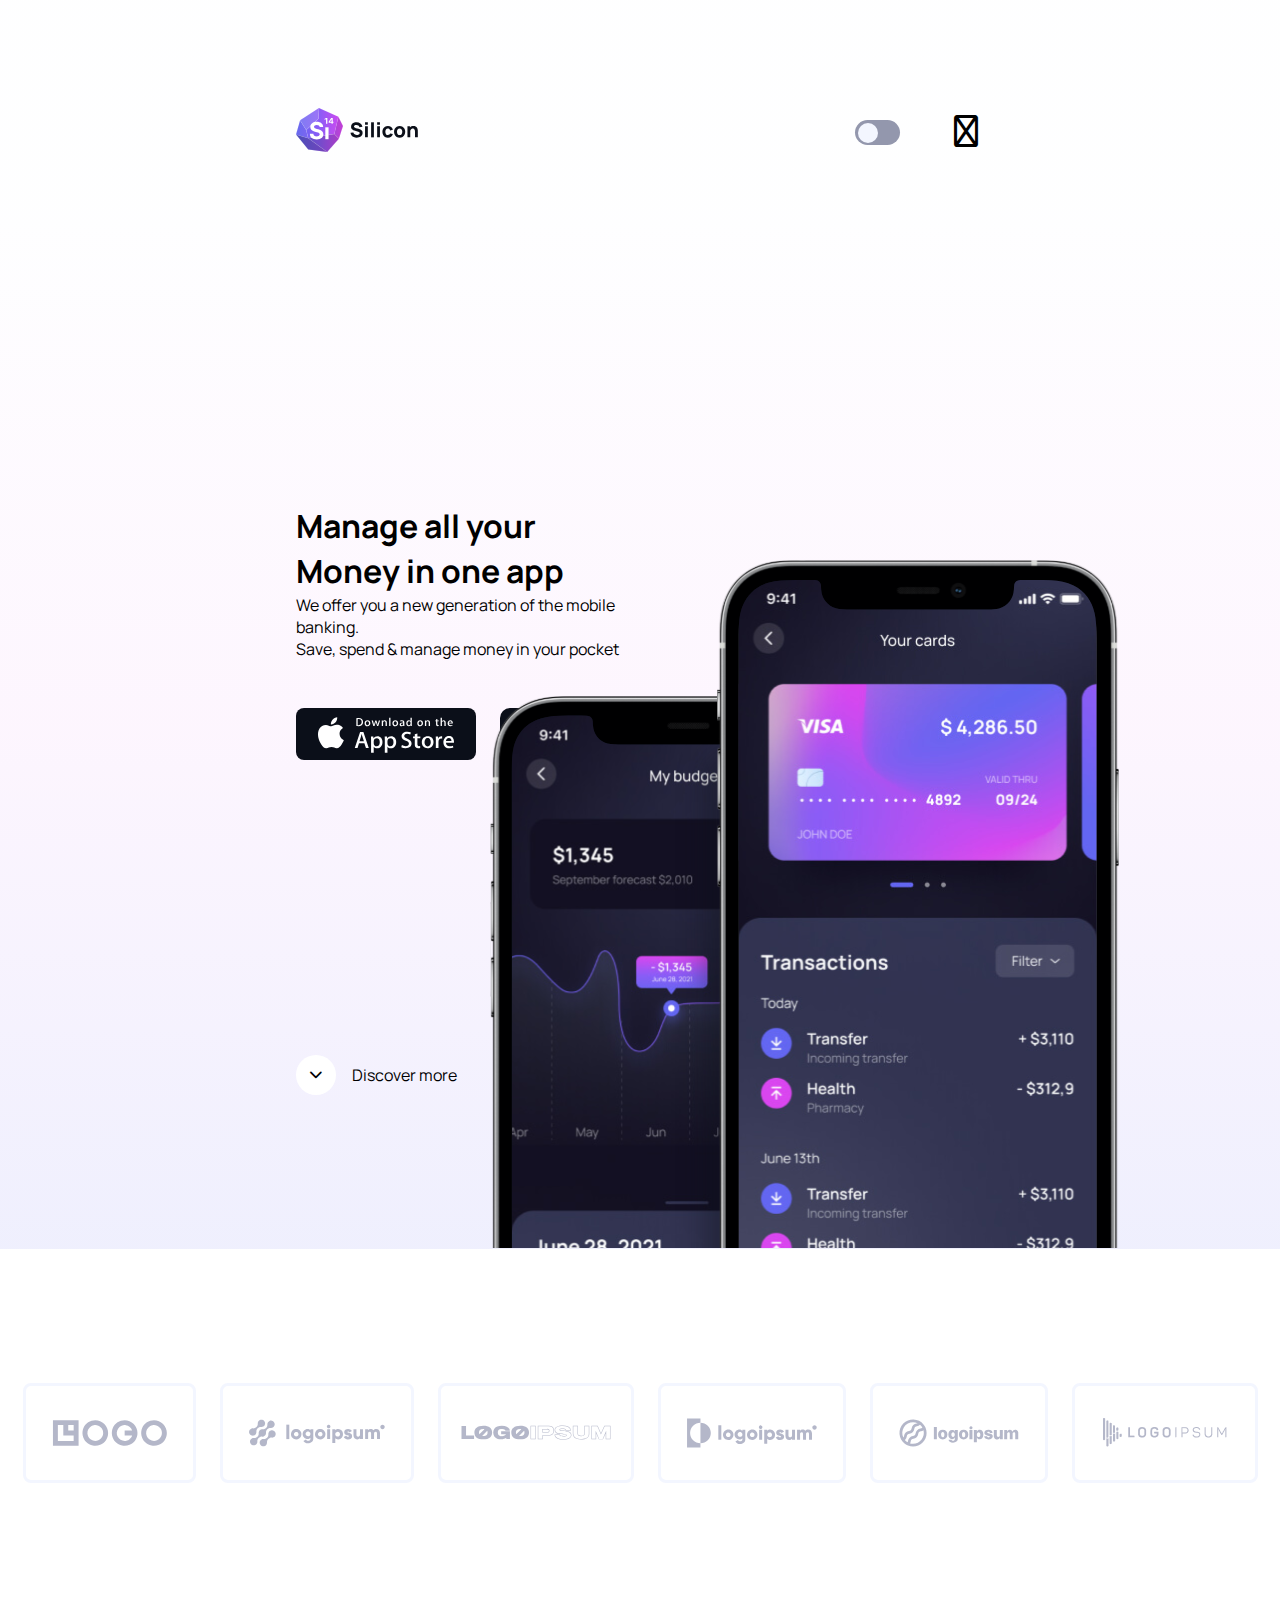
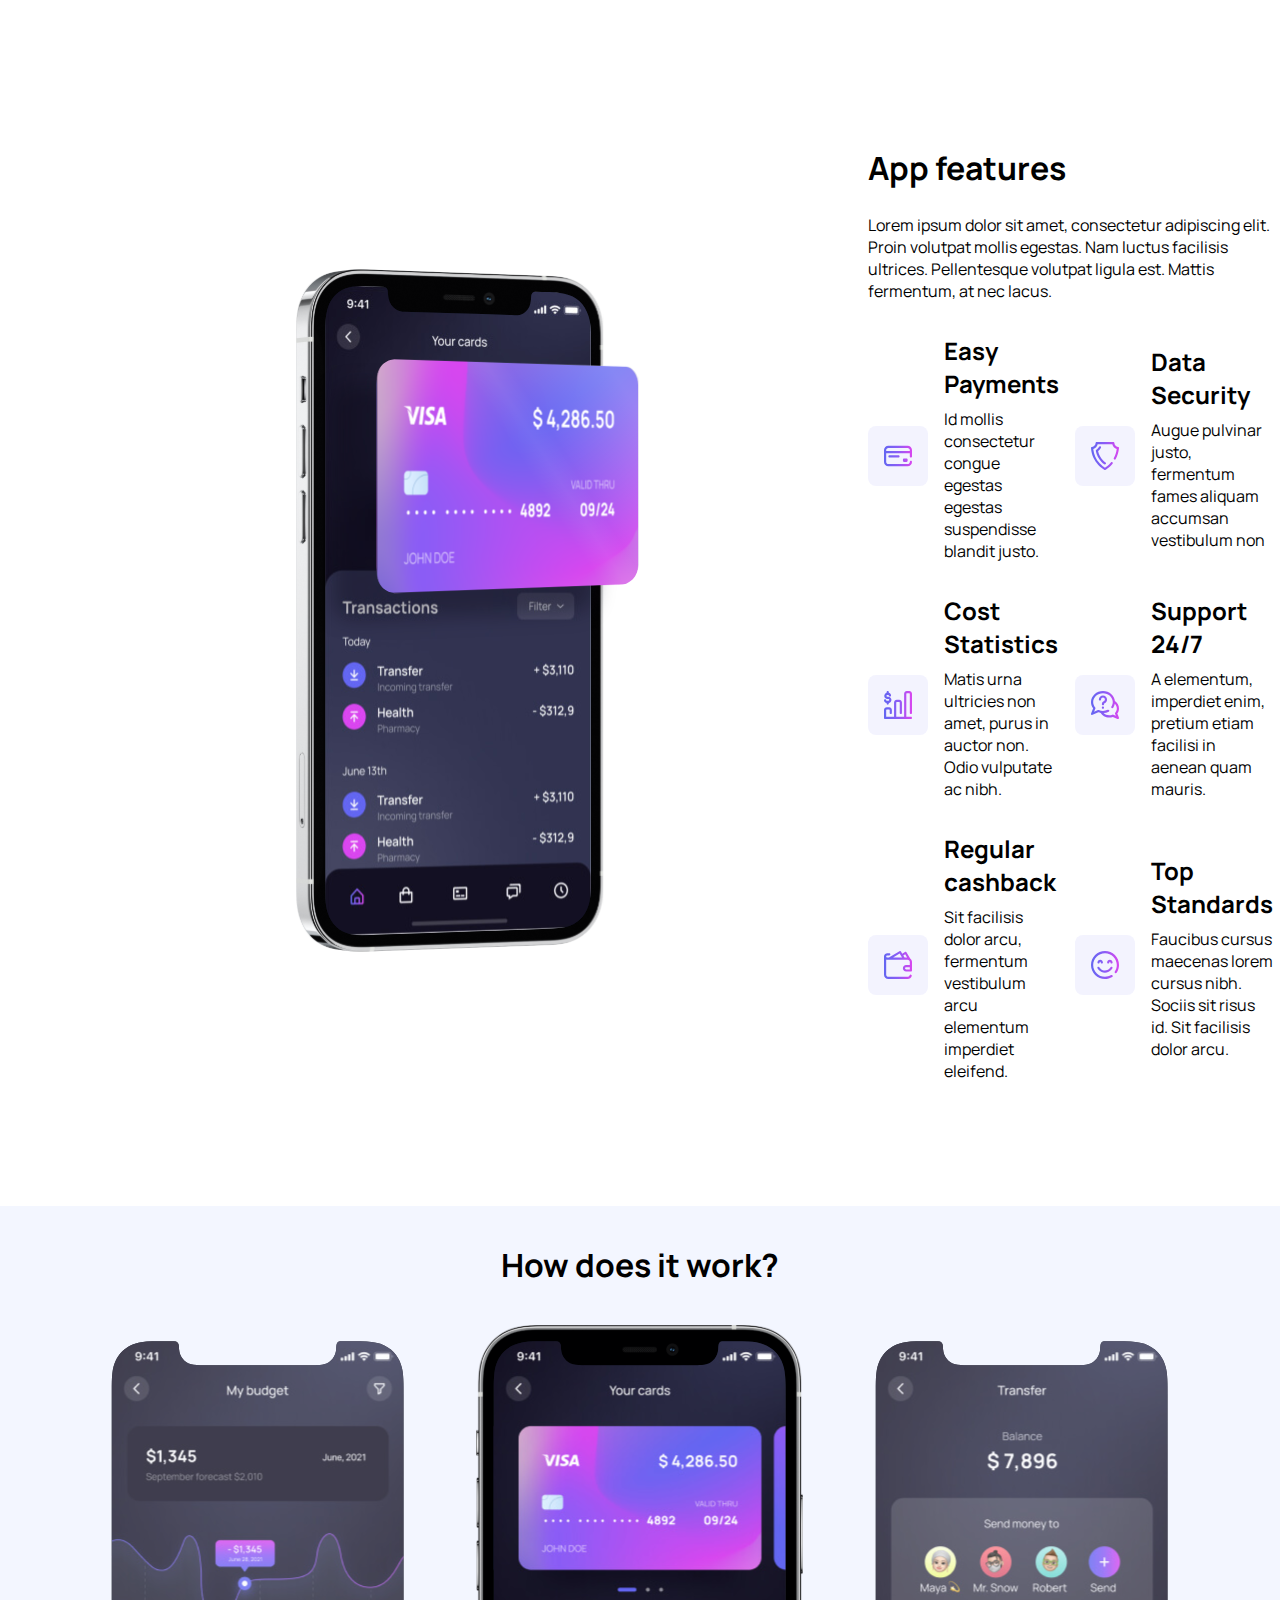
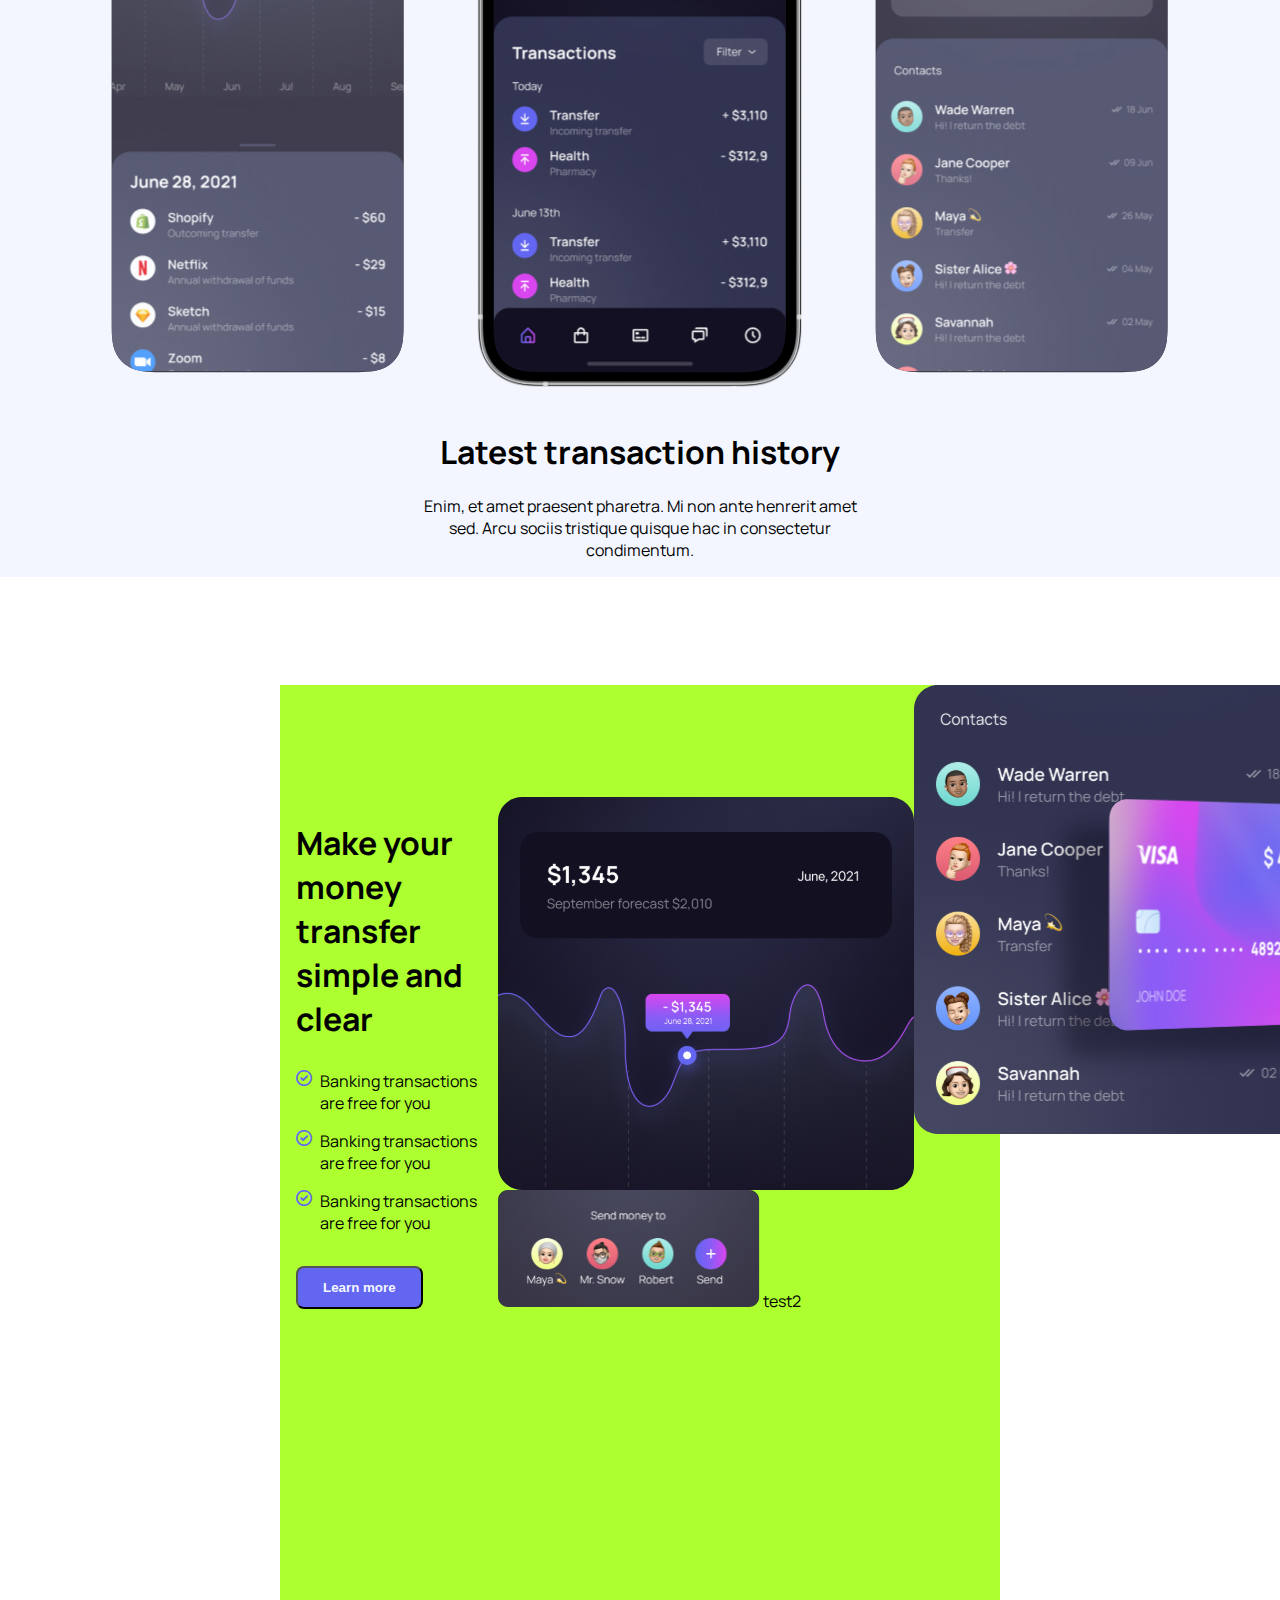
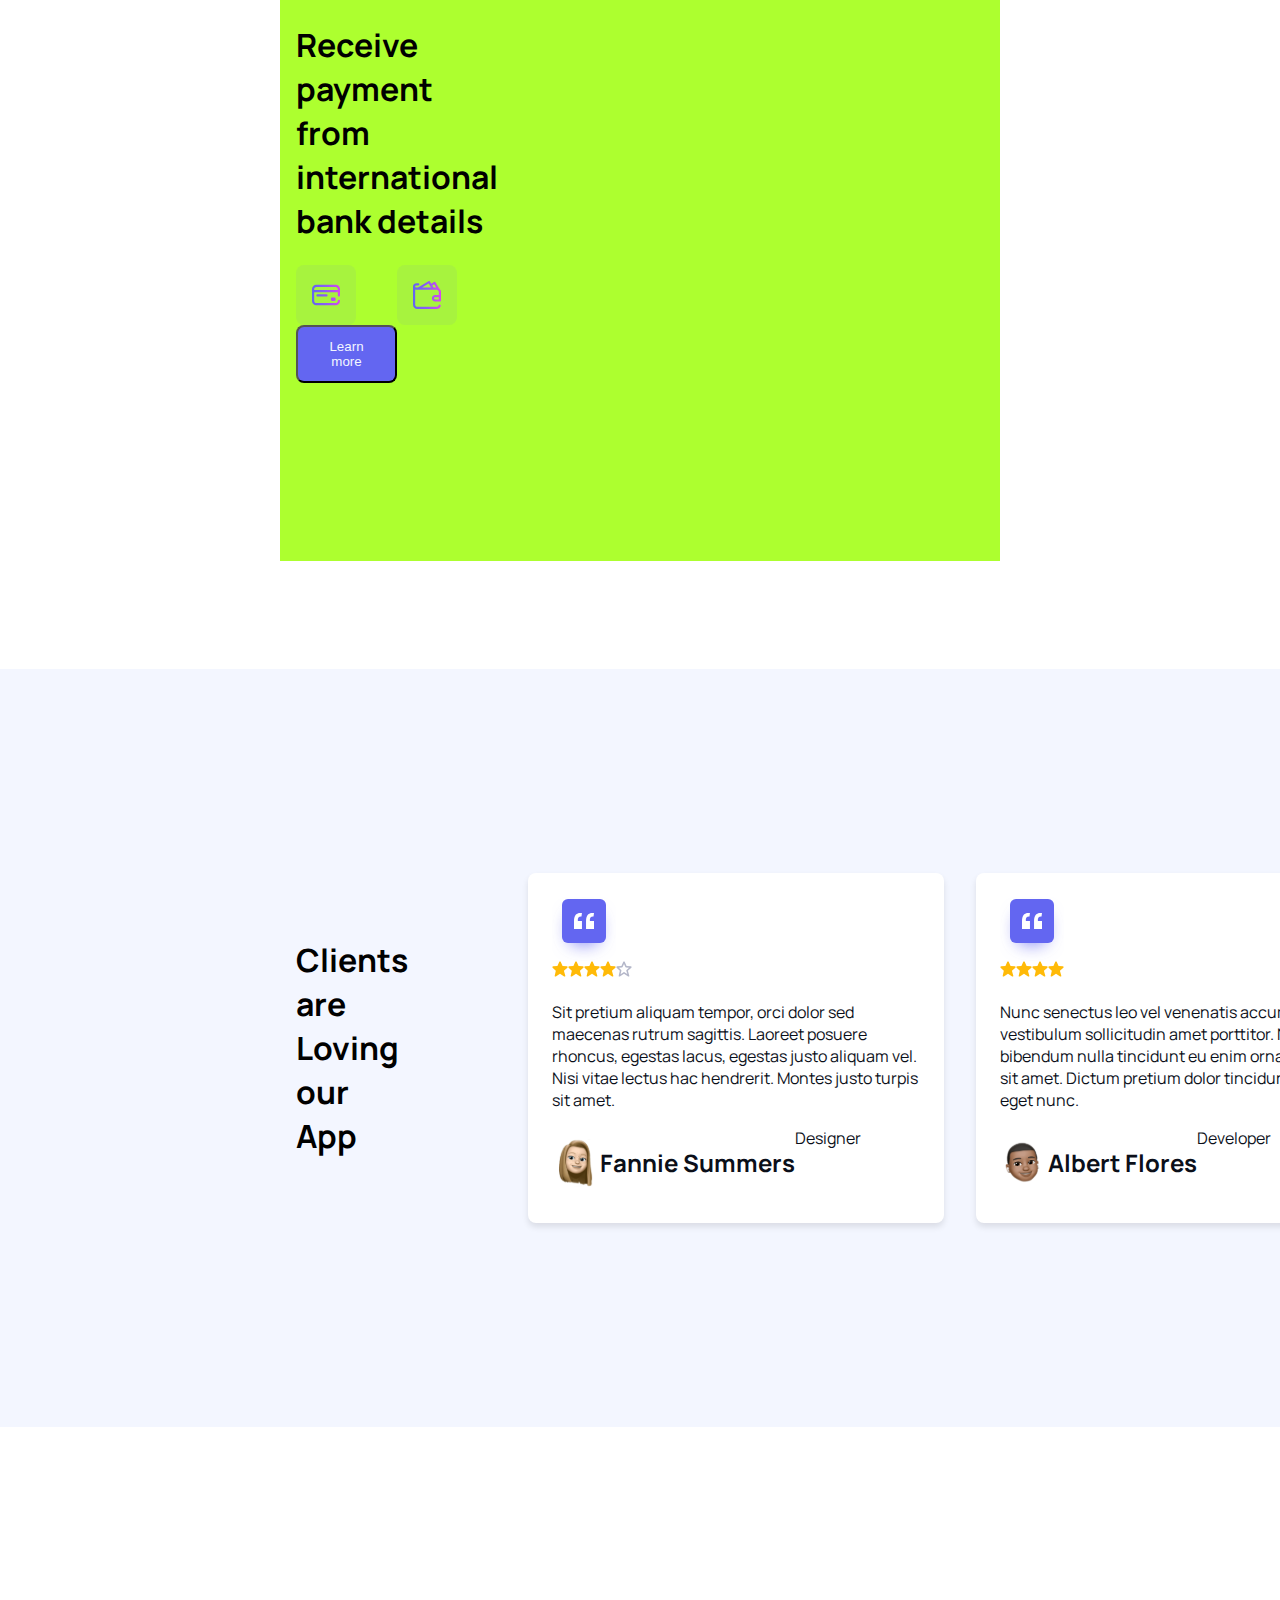
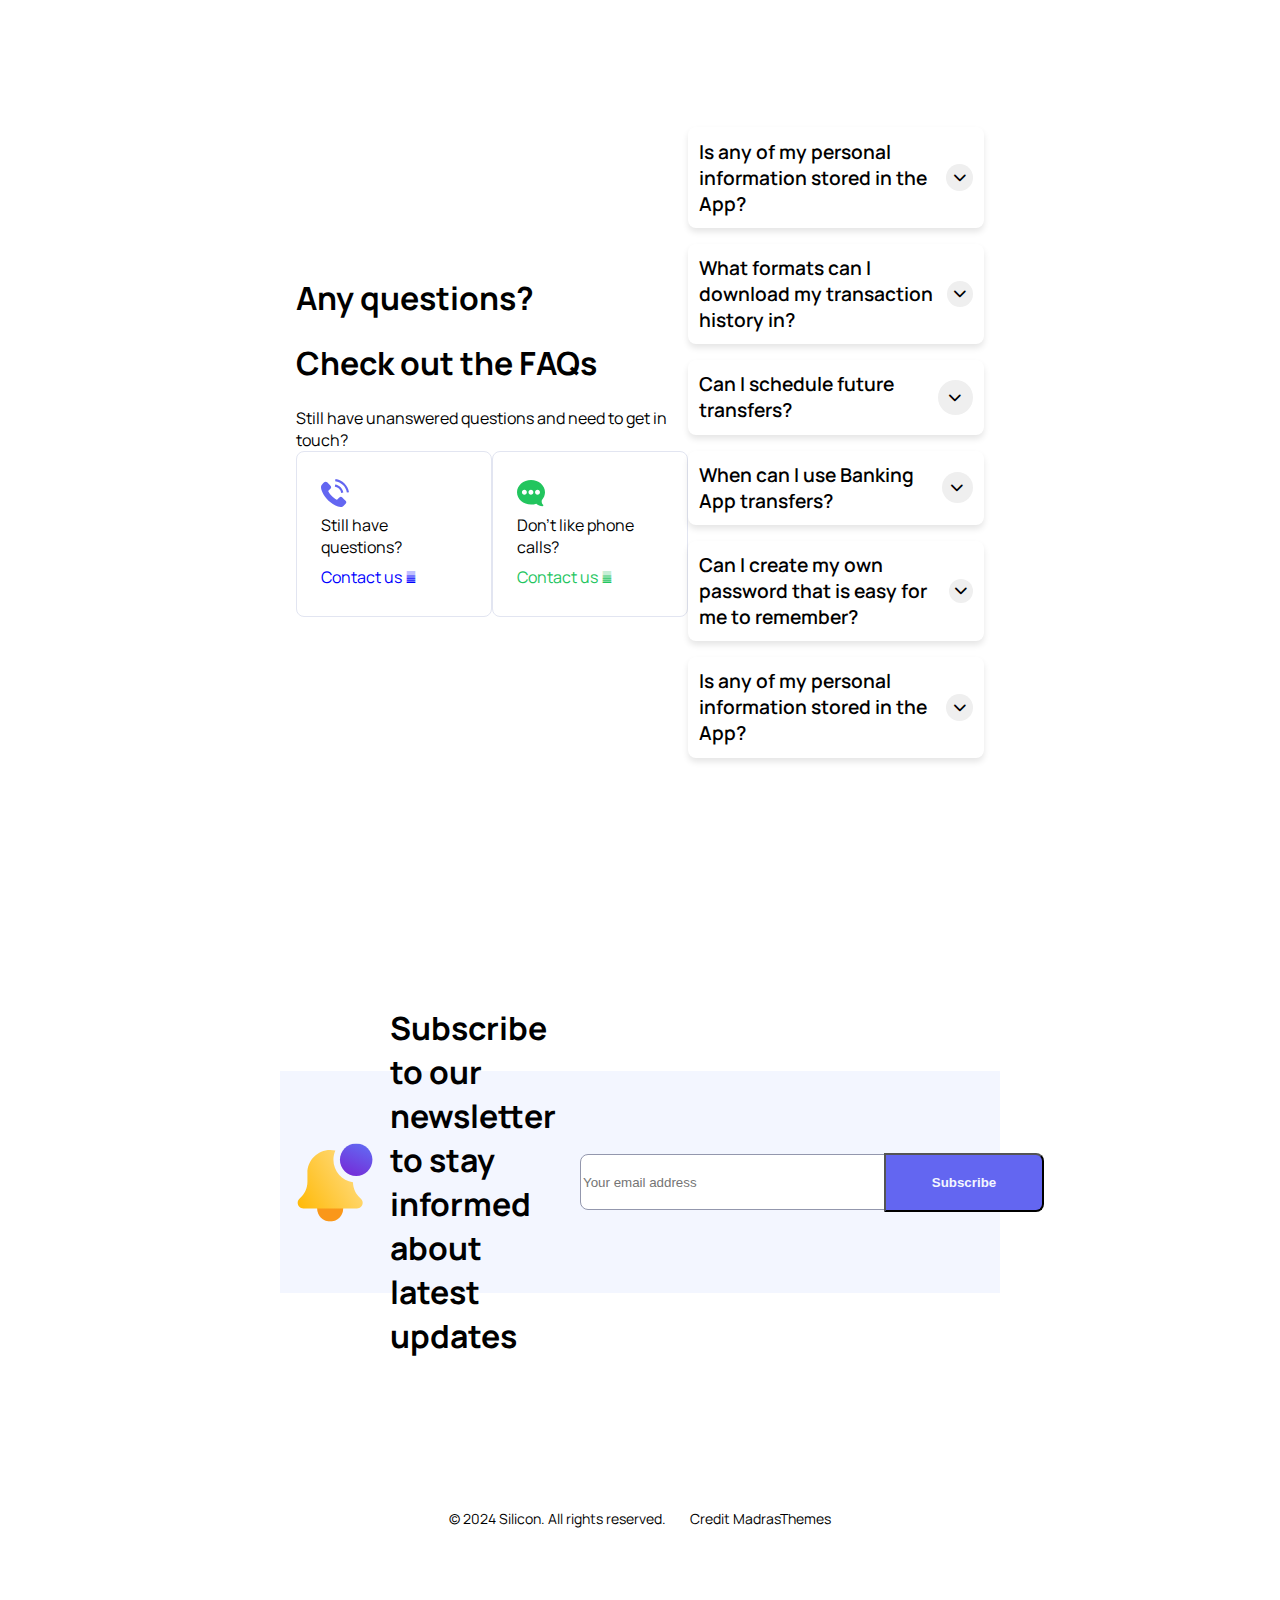
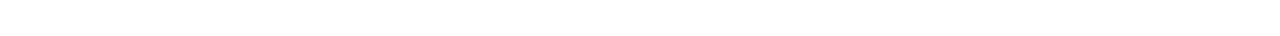
==== commit 4b496462: "I testfasen. Refaktorerar kod" ====
--- a/indextest.html
+++ b/indextest.html
@@ -57,19 +57,14 @@
                     </div>
                     
                 <div class="storebox">
-                    <button class="btn-store">
-                        <img src="images/Header/Applelogo.svg" alt="">
-                        <p class="Appleupper">Download on the</p>
-                        <p class="Appledowner">App Store</p>
-                    </button>
-                    <button class="btn-store">
-                        <img src="images/Header/Googlelogo.svg" alt="icon" class="btn-icon">
-                        
-                        <div class="btn-text">
-                            <span class="line1">Get it on</span>
-                            <span class="line2">Google play</span>
-                        </div>
-                    </button>
+                    
+                        <a href="https://apple.com/se/app-store/" target="_blank" aria-label="Länk till App Store">
+                            <img src="images/Header/appstoreBtn.svg" alt="Ladda ner från App Store">
+                        </a>
+
+                        <a href="https://play.google.com" target="_blank" aria-label="Länk till Google Play">
+                            <img src="images/Header/googleplayBtn.svg" alt="Ladda ner från Google Play">
+                        </a>
                 </div>
                 <div class="storeBtn">
                     <button class="btn-round" id="storeBtn">
@@ -189,7 +184,7 @@
 </div>
 </div>
 
-<div class="featurescont">
+<div class="container featurescont">
     <div class="featurescontText">
         <h1>Make your money
         transfer simple and clear</h1>
@@ -206,7 +201,7 @@
             <i class="fa-regular fa-circle-check" class="check"></i> <p>Banking transactions are free for you</p>
         </div>
         
-        <button class="btn-primary">Learn more</button>
+        <button class="btn-primary featurescontBtn">Learn more</button>
     
     </div>        
         
--- a/stylestest.css
+++ b/stylestest.css
@@ -46,6 +46,7 @@
     display: grid; /* Set display to grid */
     grid-template-rows: auto 1fr auto; /* Set grid template rows */
     height: 100vh; /* Set height to 100vh */
+    ;
     
 }
 
@@ -55,7 +56,9 @@
     padding-right: var(--container-padding); 
     margin-left: auto; /* Set margin left to auto */
     margin-right: auto; /* Set margin right to auto */
-    
+    /* background-color: hotpink; */
+    margin-top: 6.75rem;
+    margin-bottom: 6.75rem;
 }
 
 a {
@@ -253,10 +256,23 @@
 
 .header-left {
     display: grid;
-grid-template-columns: 1fr;
-grid-template-rows: repeat(2, 1fr);
-grid-column-gap: 0px;
-grid-row-gap: 0px;
+    grid-template-columns: 1fr;
+    grid-template-rows: repeat(2, 1fr);
+    grid-column-gap: 0px;
+    grid-row-gap: 0px;
+    
+}
+
+.header-storeText {
+    display: flex;
+    flex-direction: column;
+    padding-top: 15rem;
+
+}
+
+.header-storeText h1 {
+    font-size: 2rem;
+    line-height: 0.1rem;
 }
 
 
@@ -281,8 +297,11 @@
 }
 
 .storebox {
-    /* padding-left: 122px; */
-    display: flex;
+    
+    display: flex;
+    align-content: left;
+    gap: 1.5rem;
+    padding-top: 3rem;
     
 }
 
@@ -380,23 +399,33 @@
 }
 
 .featurescont {
-padding: 0;
-margin: 0 auto;
-display: grid;
-grid-template-columns: repeat(2, 1fr);
-grid-template-rows: repeat(2, 1fr);
-grid-column-gap: 0px;
-grid-row-gap: 0px;
+    display: grid;
+    grid-template-columns: 1fr 1fr;
+    grid-template-rows: 1fr 1fr;
+    grid-column-gap: 0px;
+    grid-row-gap: 0px;
+
+
+background-color: greenyellow 
+}
+
+.featurescontText {
+
 }
 
 .featurescontChecks {
     display: flex;
-    
     padding-top: .5rem;
     padding-bottom: .5rem;
     p {
         margin-left: .5rem;
     }
+
+}
+
+.featurescontBtn {
+    font-weight: bold;
+    margin-top: 1.5rem;
 }
 
 .fa-circle-check{
@@ -442,19 +471,19 @@
 }
 
 .featurescont-innersmalloverlay{
-    position: absolute; /* Gör bilden absolut positionerad */
+    /* position: absolute;  */
     z-index: 1;
-    transform: translate(0%, 00%); /* Flytta bilden 50% till vänster och 50% uppåt */
+    transform: translate(0%, 00%); 
 }
 
 .featurescont-inner2bigbackground {
-    display: block;
+    display: inline-block;
 transform: translate(-0%, 0%);
 }
 
 .featurescont-cardoverlay {
-    position: absolute; /* Gör bilden absolut positionerad */
-    transform: translate(40%, -122%); /* Flytta bilden 50% till vänster och 50% uppåt */
+    /* position: absolute; */
+    transform: translate(40%, -122%); 
 }
 
 .featurescont.icontext {
@@ -469,9 +498,6 @@
     grid-row-gap: 0px;
 }
 
-.featurescont-iconboxText {
-
-}
 
 .image-container {
     position: relative; /* Gör containern relativt positionerad */
@@ -594,7 +620,7 @@
     grid-column-gap: 0px;
     grid-row-gap: 0px;
     padding-top: 7rem;
-    padding-bottom: 7rem;
+    padding-bottom: .1rem;
 }
 
 .faq-textAboveBoxes {
@@ -649,6 +675,8 @@
     width: 1296px;
     height: 222px;
  /* justify-content: space-between; */
+
+ 
 }
 
 .belltext {
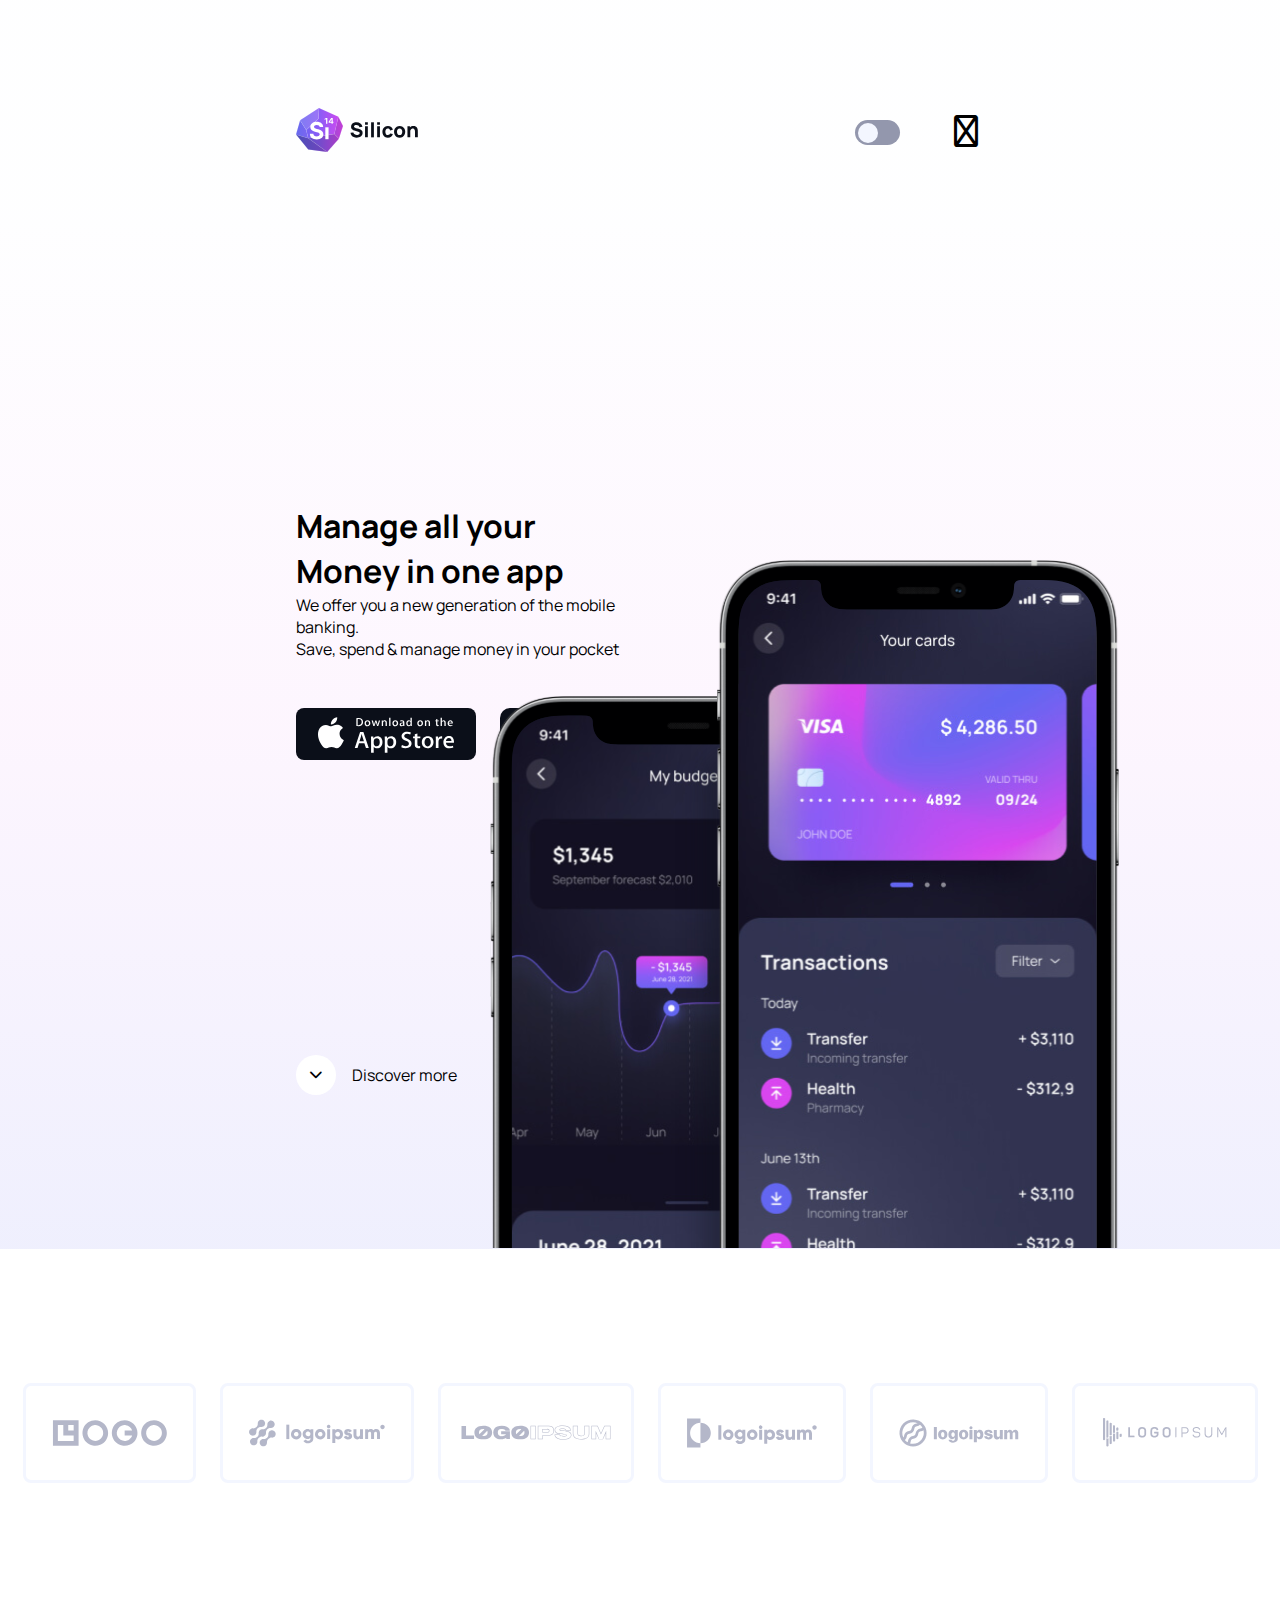
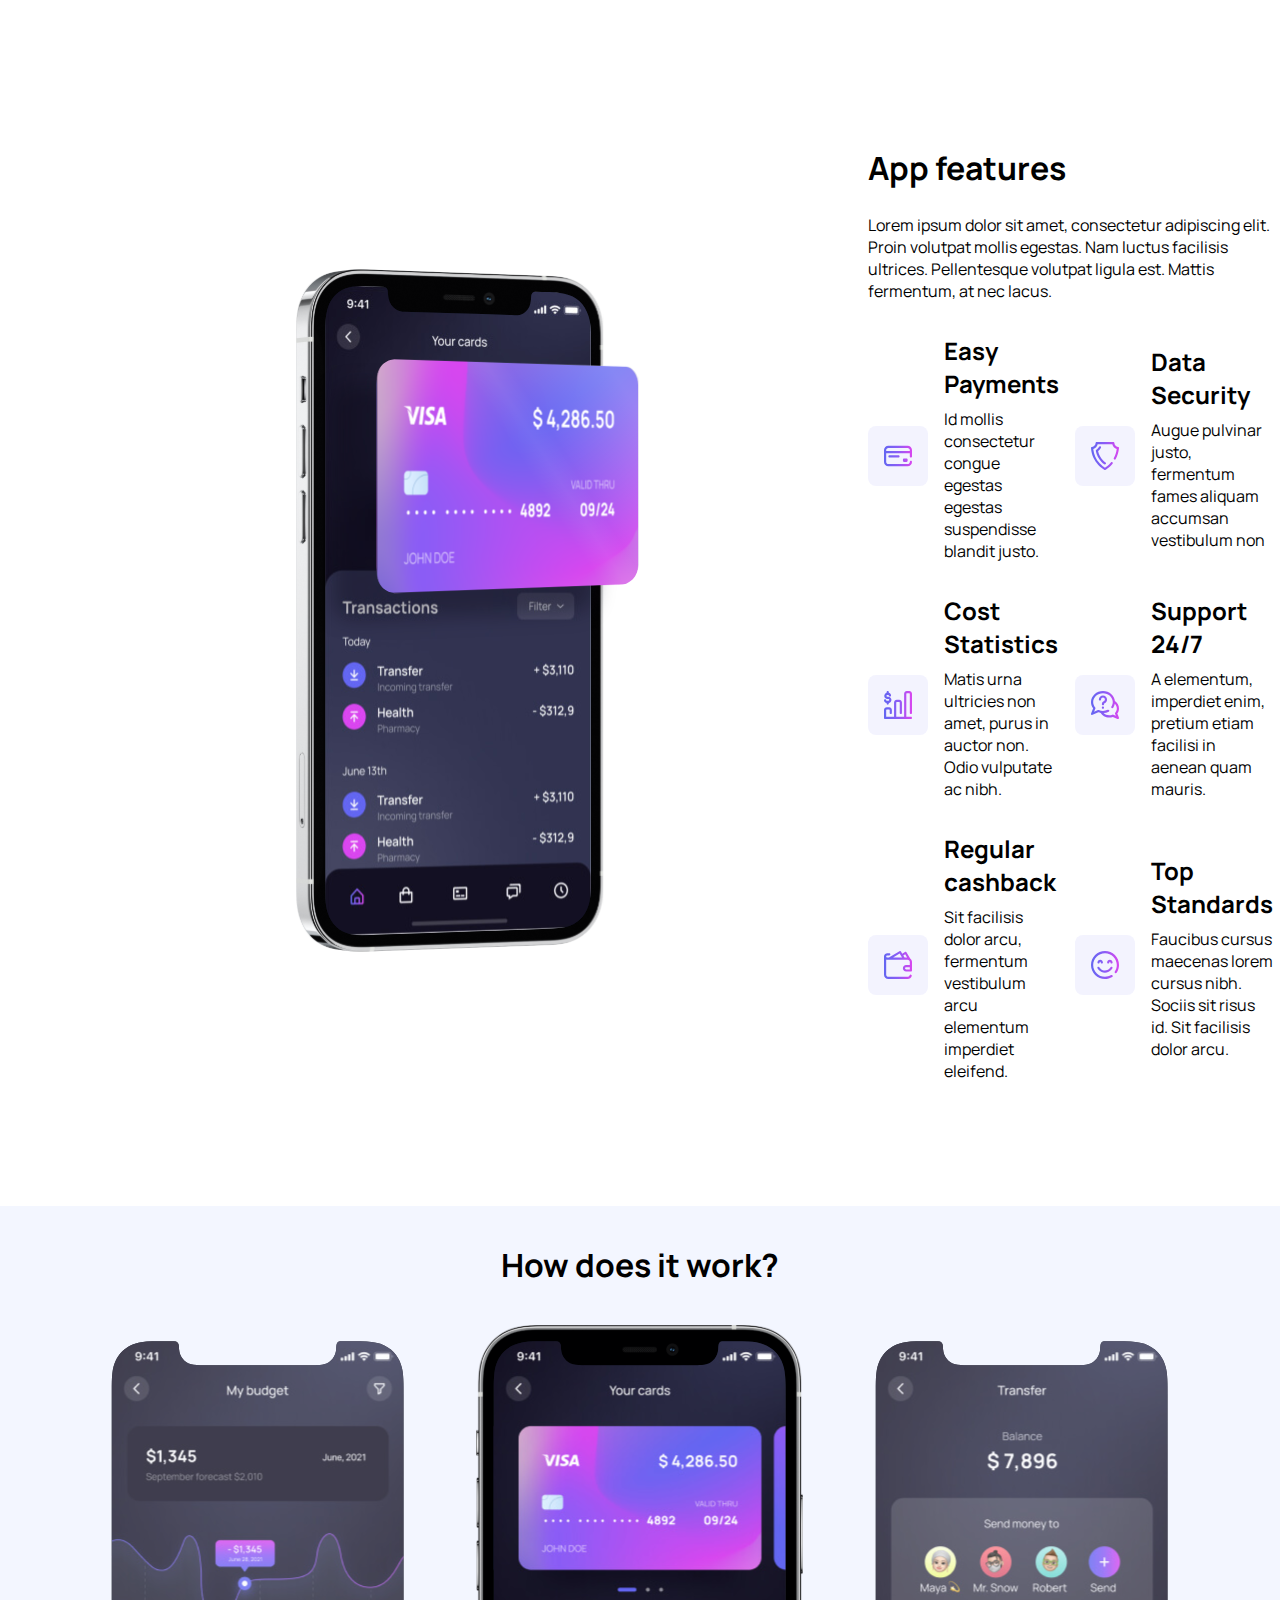
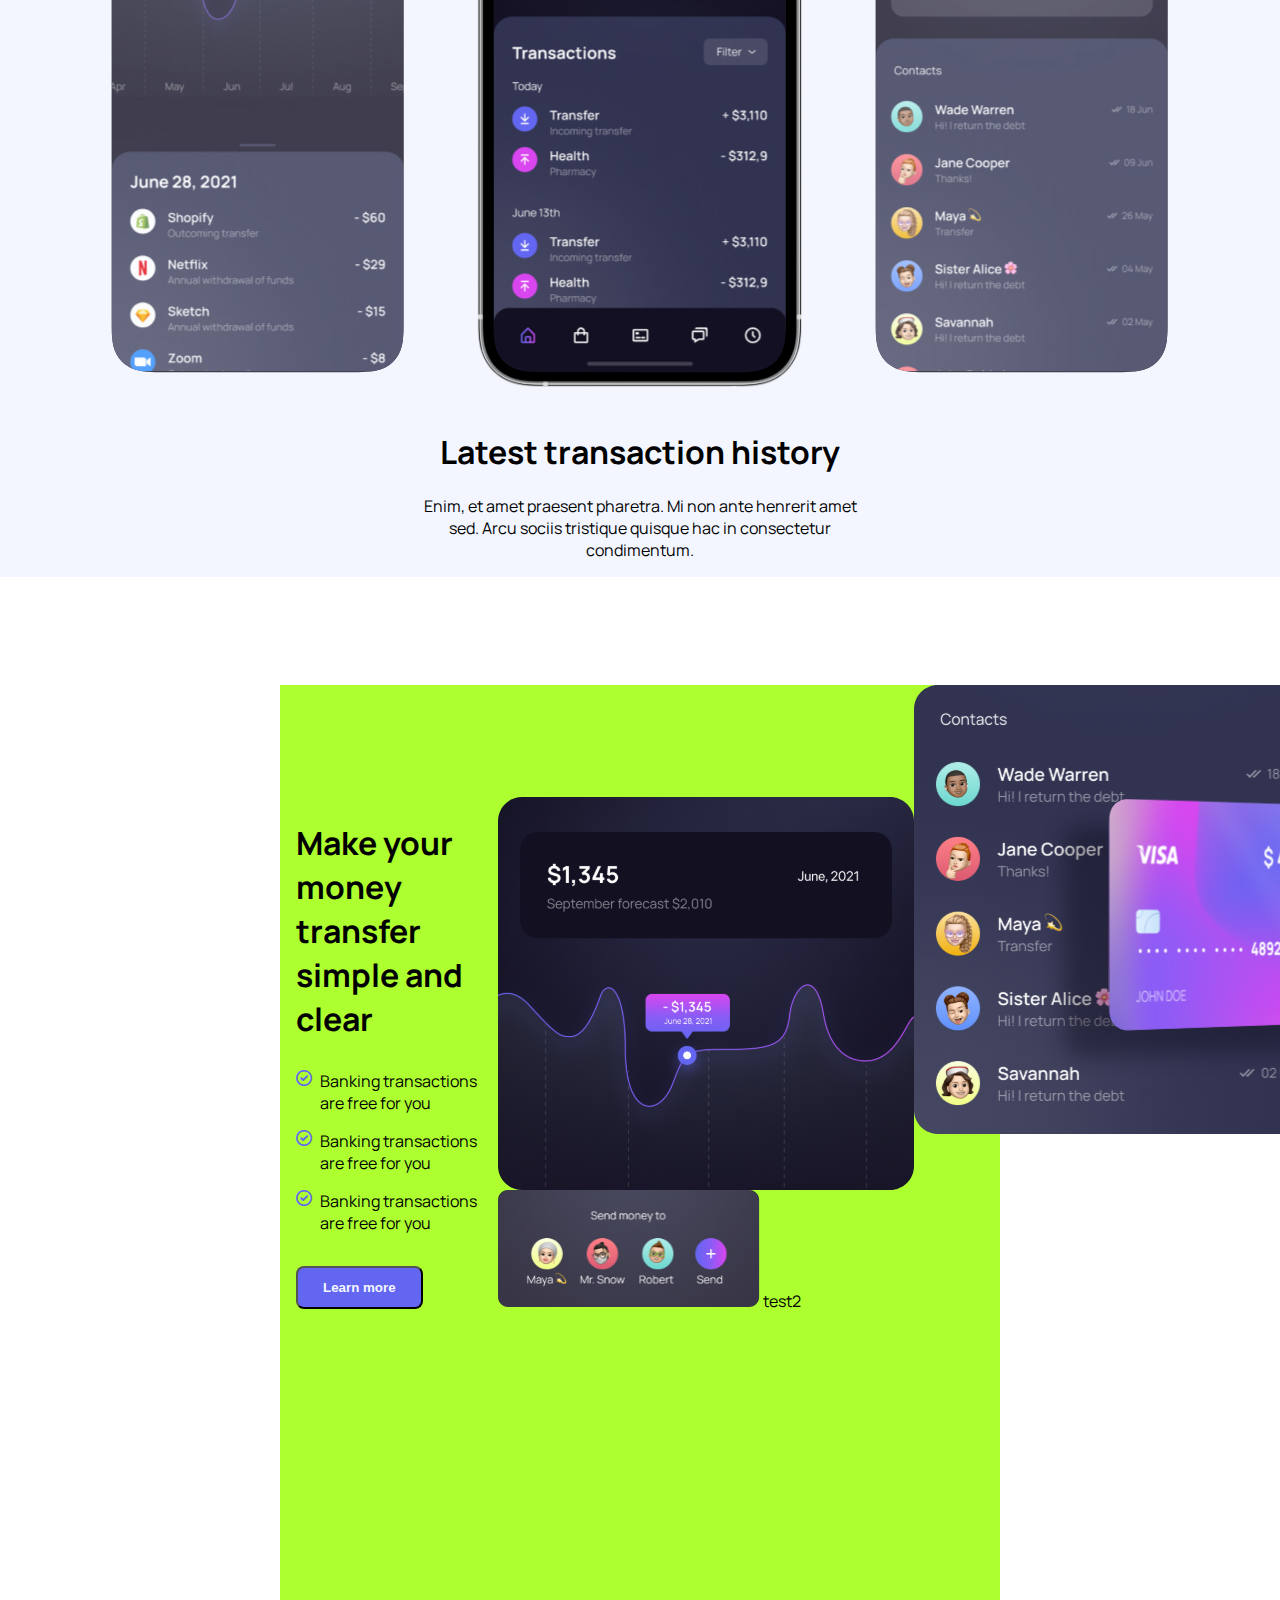
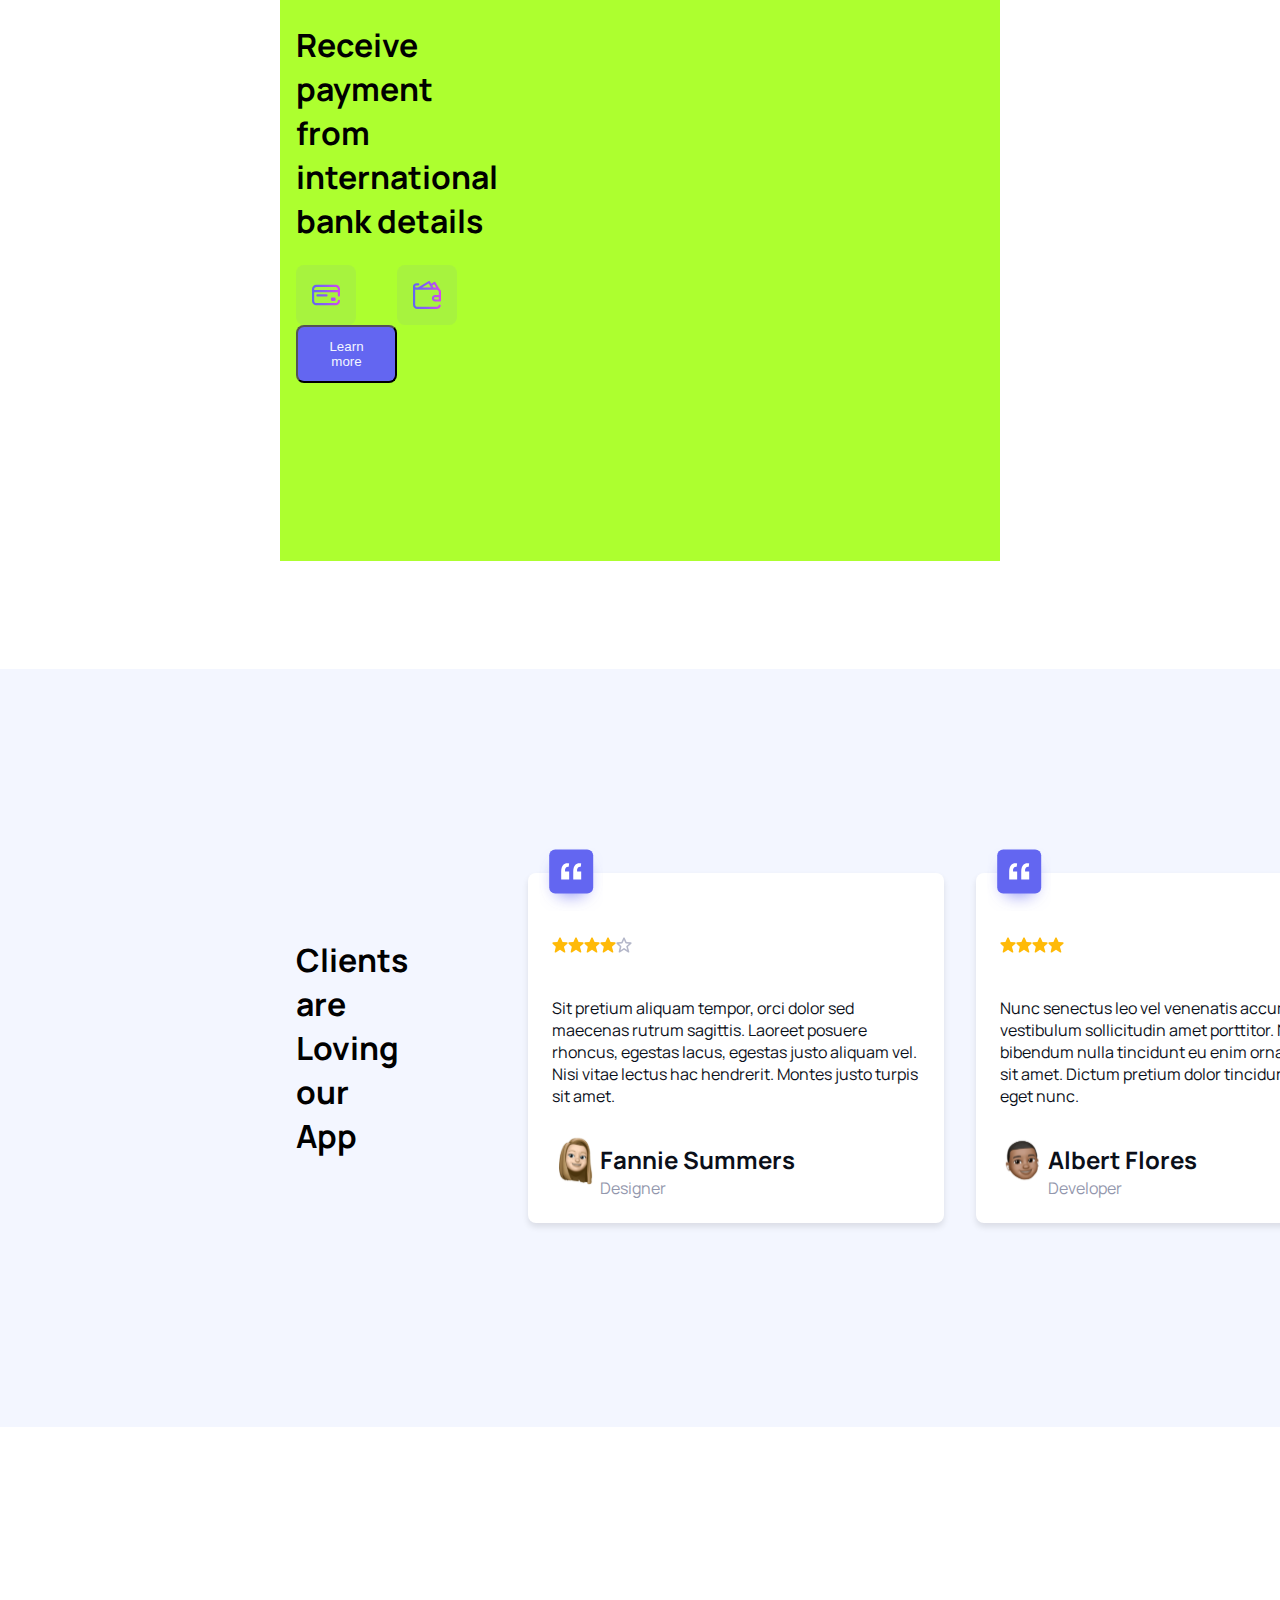
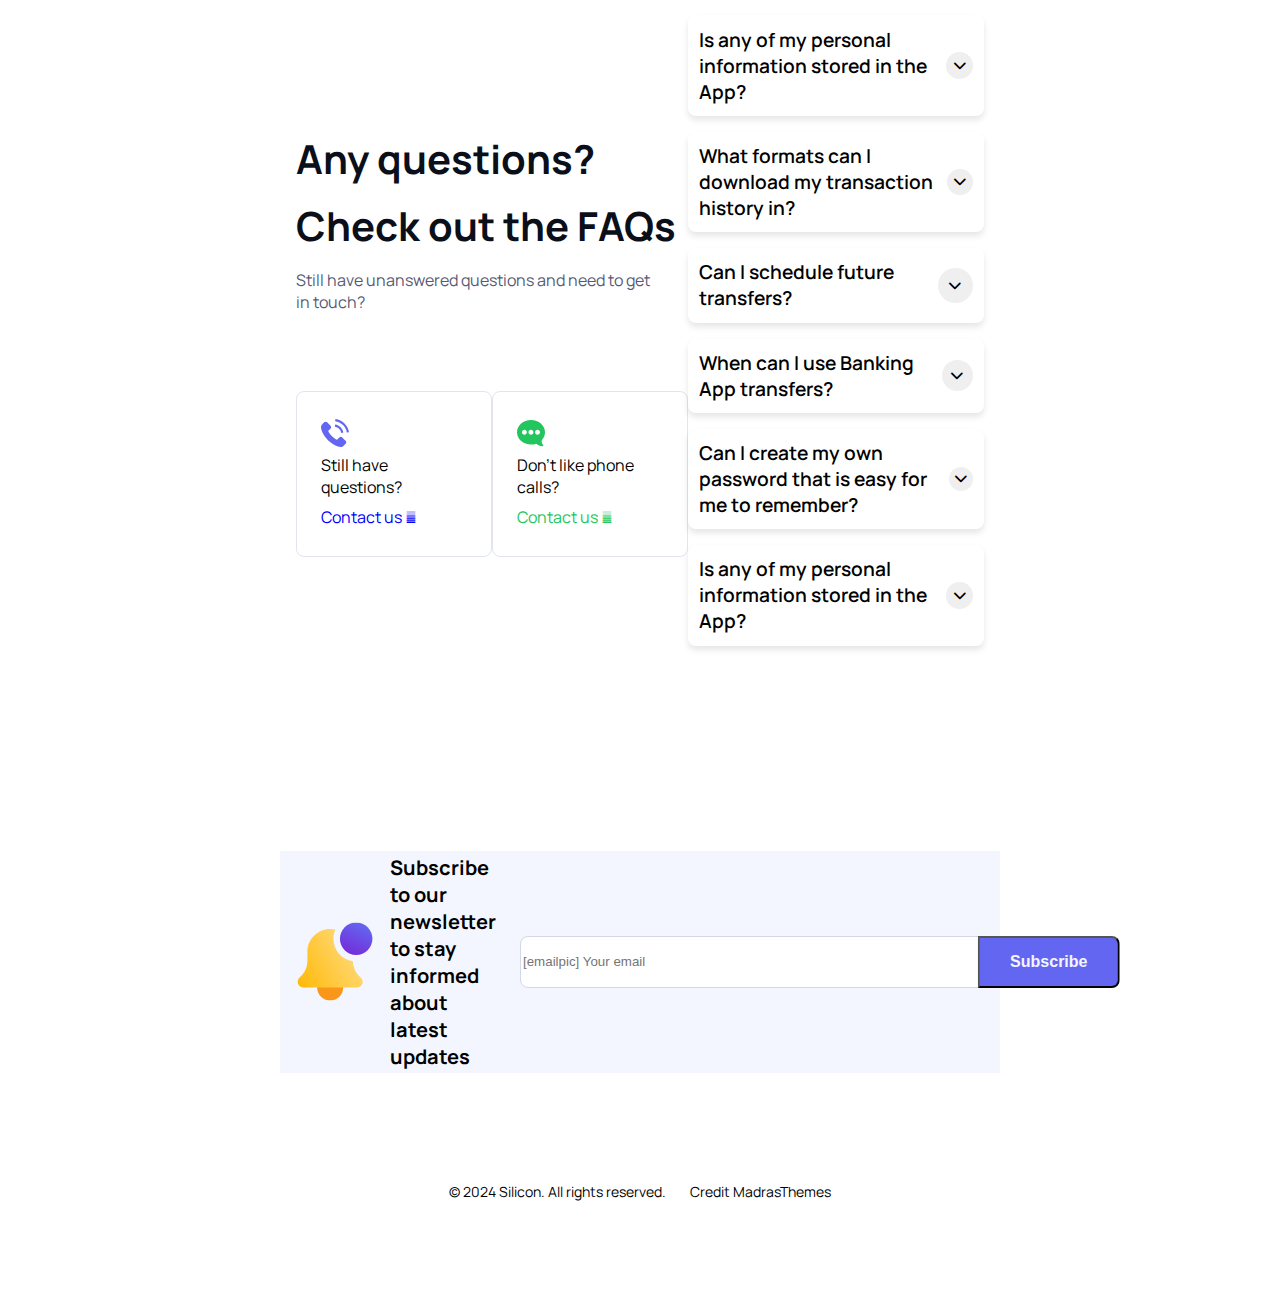
==== commit df6de87e: "Refaktorering av kod. Korrigering av testimonialboxes" ====
--- a/indextest.html
+++ b/indextest.html
@@ -239,7 +239,7 @@
         </div>
         <div class="testimonialboxes">
         <div class="testimonialbox">
-            <img src="images/Testimonials/quotes.svg" alt="">
+            <img src="images/Testimonials/quotes.svg" class="quote-pic" alt="">
             <div class="scoring">
                 <img src="images/Testimonials/Vectorstarfilled.svg" alt="">
                 <img src="images/Testimonials/Vectorstarfilled.svg" alt="">
@@ -250,15 +250,17 @@
             <p>Sit pretium aliquam tempor, orci dolor sed maecenas rutrum sagittis. Laoreet posuere rhoncus, egestas lacus, egestas justo aliquam vel. Nisi vitae lectus hac hendrerit. Montes justo turpis sit amet.</p>
             <div class="testimonialperson">
             <img src="images/Testimonials/Fannie.svg" alt="">
-            <h2>Fannie Summers</h2>
-            <p>Designer</p>
+            <div class="testimonialbox-text">
+                <h2>Fannie Summers</h2>
+                <p>Designer</p>
+            </div>
             
         </div>
             
         </div>
         <div class="testimonialbox">
             
-            <img src="images/Testimonials/quotes.svg" alt="">
+            <img src="images/Testimonials/quotes.svg" class="quote-pic" alt="">
             
             <div class="scoring">
                 <img src="images/Testimonials/Vectorstarfilled.svg" alt="">
@@ -269,14 +271,16 @@
             </div>
             <p>Nunc senectus leo vel venenatis accumsan vestibulum sollicitudin amet porttitor. Nisl bibendum nulla tincidunt eu enim ornare dictumst sit amet. Dictum pretium dolor tincidunt egestas eget nunc.</p>
             <div class="testimonialperson">
-            <img src="images/Testimonials/Albert.svg" alt="">
-            <h2>Albert Flores</h2>
-            <p>Developer</p>
+                <img src="images/Testimonials/Albert.svg" alt="">
+                <div class="testimonialbox-text">
+                <h2>Albert Flores</h2>
+                <p>Developer</p>
             </div>
         </div>
     </div>    
     </div>
 
+</div>
 </div>
 <div class="container faq">
     <div class="faq-textAboveBoxes">
@@ -395,7 +399,7 @@
            <h1>Subscribe to our newsletter to stay informed about latest updates</h1>
         </div>
         <div class="subscribebox">
-            <input type="email" placeholder="Your email address">
+            <input type="email" placeholder="[emailpic] Your email">
             <button class="btn-primary" id="subscribebutton">Subscribe</button>
         </div>
     </div>
--- a/stylestest.css
+++ b/stylestest.css
@@ -337,21 +337,14 @@
 }
 
 .features {
-    display: flex;
-}
-
-/* GAMMAL KOD START */
-/* .featuresmain {
-    transform: translate(0%, -0%);
-    padding-left: 30rem;
-} */
- /* GAMMAL KOD SLUT */
+    /* display: flex; */
+}
 
 .featuresmain {
     display: grid;
-    grid-template-columns: repeat(2, 1fr); /* 2 kolumner */
-    grid-template-rows: repeat(3, auto); /* 3 rader */
-    gap: 1rem; /* Mellanrum mellan rutorna */
+    grid-template-columns: repeat(2, 1fr);
+    grid-template-rows: repeat(3, auto);
+    gap: 1rem; 
     padding-left: 15rem;
 }
 
@@ -566,7 +559,7 @@
     box-shadow: 0 4px 6px rgba(0, 0, 0, 0.1);
   
     background-color: white;
-    /* border: 3px solid; */
+
     color: var(--clr-gray-900);
     border-radius: 8px; /* Set button border radius */
     width: 416px;
@@ -575,7 +568,7 @@
 
     padding-left: 1.5rem;
     padding-right: 1.5rem;
-    padding-top: 1.5rem;
+    /* padding-top: 1.5rem; */
     padding-bottom: 1.5rem;
     margin-left: 1rem;
     margin-right: 1rem;
@@ -585,24 +578,17 @@
     grid-template-rows: repeat(4, 1fr);
     grid-column-gap: 0px;
     grid-row-gap: 0px;
-
-    /* padding: 12px 25px; 
-    display: flex; 
-    justify-content: center; 
-    align-items: center; 
-    text-decoration: none;
-
-    padding-right: 1.5rem;
-    padding-left: 1.5rem; */
 }
 
 .testimonialtext {
     padding-right: 5rem;
+
 }
 
 .testimonialperson {
     display: flex;
     padding-top: 1rem;
+
 }
 
 .testimonialperson h2 {
@@ -611,6 +597,19 @@
 
 .testimonialperson p {
     order: 2;
+}
+
+.testimonialbox-text {
+    h2 {
+       margin-bottom: 1px; 
+    };
+    p {
+        color: var(--clr-gray-600)
+    };
+}
+
+.quote-pic {
+    transform: translate(-20%, -40%);
 }
 
 .faq {
@@ -619,8 +618,7 @@
     grid-template-rows: 1fr;
     grid-column-gap: 0px;
     grid-row-gap: 0px;
-    padding-top: 7rem;
-    padding-bottom: .1rem;
+        
 }
 
 .faq-textAboveBoxes {
@@ -629,11 +627,30 @@
     grid-template-rows: repeat(2, 1fr);
     grid-column-gap: 0px;
     grid-row-gap: 0px;
+    
 
 }
 
 .faqtext {
     
+    :first-child {
+        line-height: 1.5rem;
+    }
+
+    h1 {
+        margin-bottom: 1rem; /* Adjust the vertical space between <h1> and <p> */
+        font-size: 2.5rem; /* Adjust the font size of <h1> */
+        font-weight: 700; /* Adjust the font weight of <h1> */
+        color: var(--clr-gray-900);
+    }
+
+    p {
+        max-width: 23rem;
+        margin-top: 1rem; /* Adjust the vertical space between <h1> and <p> */
+        font-size: 1rem; /* Adjust the font size of <p> */
+        font-weight: 400; /* Adjust the font weight of <p> */
+        color: var(--clr-gray-700);
+    }
 
 }
 
@@ -641,6 +658,8 @@
 display: flex;
 justify-content: space-between;
 max-width: 450px;
+
+margin-top: 3.25rem;
 }
 
 .faqbox {
@@ -674,7 +693,8 @@
     display: flex;;
     width: 1296px;
     height: 222px;
- /* justify-content: space-between; */
+    margin-bottom: 1px;
+    margin-top: 1px;
 
  
 }
@@ -682,11 +702,12 @@
 .belltext {
     
     justify-content: center;
-    padding-top: 72px; 
-    padding-bottom: 72px;
+    padding-top: 4.5rem; 
+    padding-bottom: 4.5rem;
     gap: 1rem;
     display: flex;
     max-width: 40rem;
+    font-size: 10px;
 }
 
 .subscribebox {
@@ -698,36 +719,40 @@
     input {
         border-top-left-radius: 8px;
         border-bottom-left-radius: 8px;
-        border : 1px solid var(--clr-gray-600);
-        height: 3.5rem;
-        width: 20rem;
+        border : 1px solid var(--clr-gray-400);
+        height: 52px;
+        width: 472px;
     }
     
 }
 #subscribebutton {
-    height: 3.7rem;
-    width: 10rem;
+    height: 52px;
+    width: 142px;
     background-color: var(--clr-primary);
     border-top-left-radius: 0px;
     border-bottom-left-radius: 0px;
     transform: translate(-10%, 0%);
     font-weight: bold;
+    font-size: 16px;
     
 
 }
 
 .footer {
     font-size: 14px;
+    
     padding-top: 1rem;
     padding-bottom: 1rem;
     color: var(--clr-gray-600);
     background-color: var(--clr-gray-100);
+    
 
     .container{
         display: flex;
         justify-content: center;
         align-items: center;
         gap: 5px;
+        
     }
 
     .credit {
@@ -797,7 +822,7 @@
 
 
 
-/* NEW ACCORDION START */
+/* ACCORDION START */
 
 .accordion-faq {
     background-color: #fff;
@@ -834,9 +859,6 @@
     transition: all 300ms;
 }
 
-/* .question:hover .btn-round {
-    background-color: hsl(225, 100%, 95%);
-} */
 
 .answer {
     padding : .7rem;
@@ -849,7 +871,6 @@
 }
 
 .open .answer {
-    /* display: block; */
     height: 100px;
     grid-template-rows: 1fr;
     
@@ -873,88 +894,3 @@
     margin-bottom: 1rem;
     overflow: hidden;
 }
-/* 
-.faq-card.open .btn-round {
-    background-color: #6366f1;
-    transform: rotate(180deg);
-} */
-
-/* NEW ACCORDION END */
-
-/* GAMLA ACCORDION START */
-
- /* .accordion-container {
-    display: flex;
-    flex-direction: column; 
-    gap: 1rem; 
-}
-
-.accordion {
-    background-color: white; 
-    color: #444; 
-    cursor: pointer; 
-    padding: 1rem; 
-    width: 100%; 
-    border: none; 
-    text-align: left; 
-    outline: none; 
-    font-size: 1rem; 
-    transition: background-color 0.4s; 
-    box-shadow: 0 4px 6px rgba(0, 0, 0, 0.1); 
-}
-
-.accordion:hover {
-    background-color: #f0f0f0; 
-    border-color: #bbb; 
-}
-
-.active, .accordion:hover {
-    background-color: #ccc; 
-    border-color: #aaa; 
-}
-
-.accordion:after {
-    content: ''; 
-    background-image: url(images/FAQ/arrowunpressed.svg); 
-    background-size: 32px 32px; 
-    width: 32px; 
-    height: 32px; 
-    display: block; 
-    float: right; 
-    margin-left: 1rem; 
-    background-repeat: no-repeat; 
-}
-  
-  .active:after {
-    
-    background-image: url(images/FAQ/arrowBlue.svg);
-    background-size: 53px 53px;
-    width: 53px;
-    height: 53px;
-
-    display: block;
-
-    float: right;
-    margin-left: 5px;
-
-    background-repeat: no-repeat;
-  }
-  
-  
-  .panel {
-    padding: 0 1rem; 
-    display: none; 
-    background-color: white; 
-    overflow: hidden; 
-    border: 1px solid #d4d7e5;
-}  */
-
-/* GAMLA ACCORDION SLUT */
-
-/* NYA ACCORDION START */
-
-
-
-/* NYA ACCORDION SLUT */
-
-  /* JavaScript för Accordion SLUT */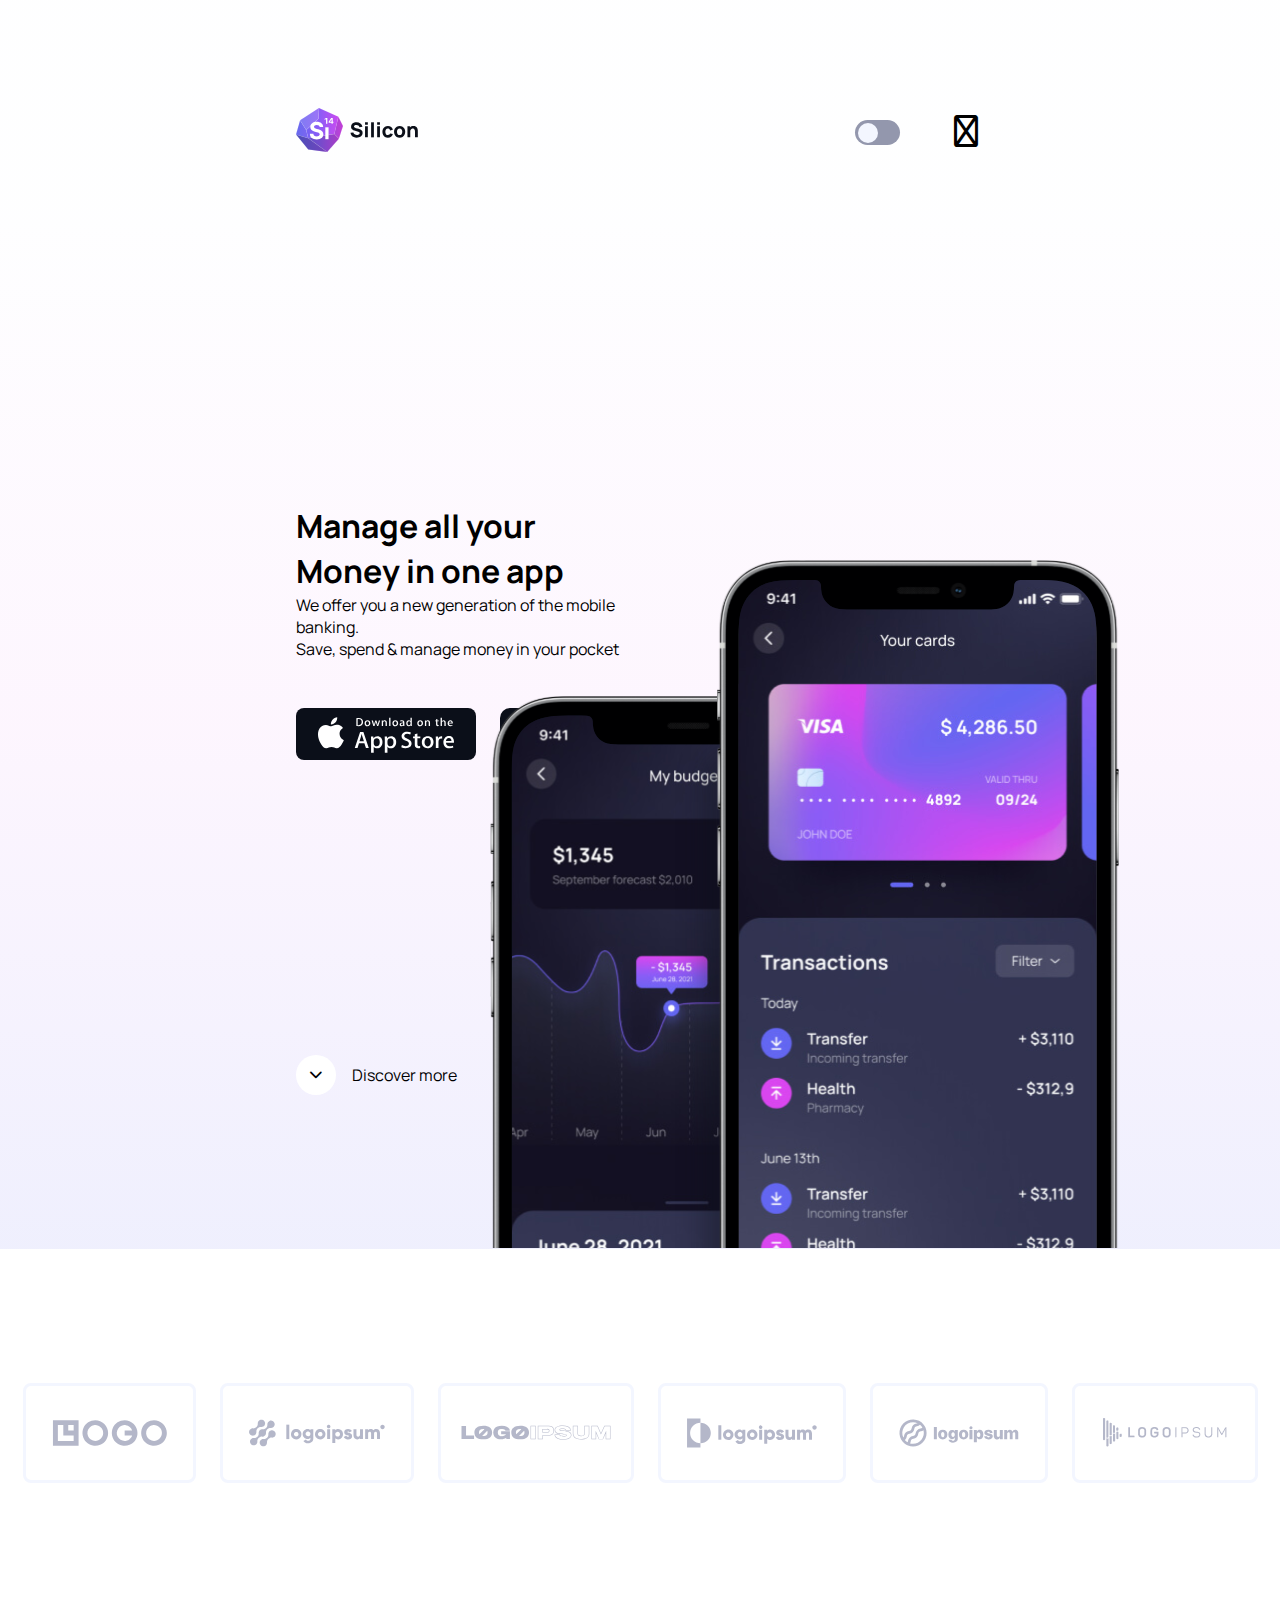
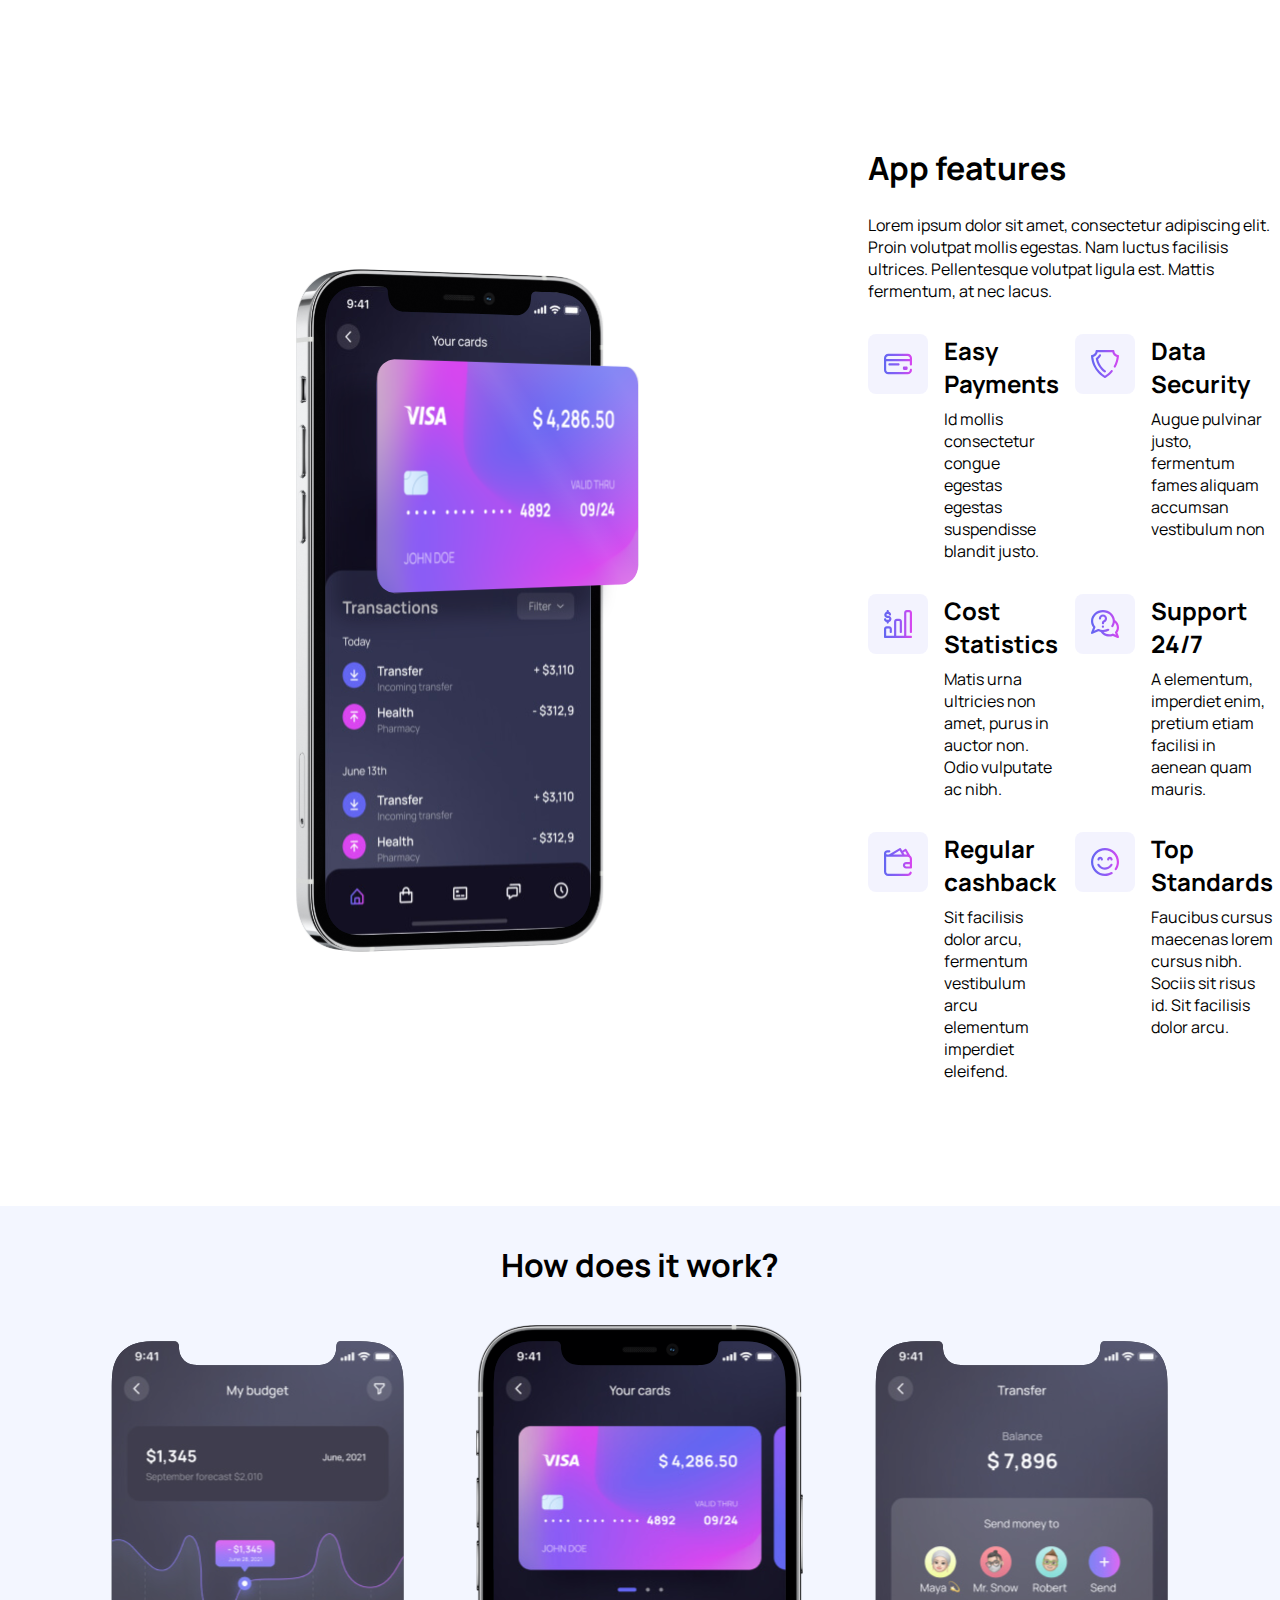
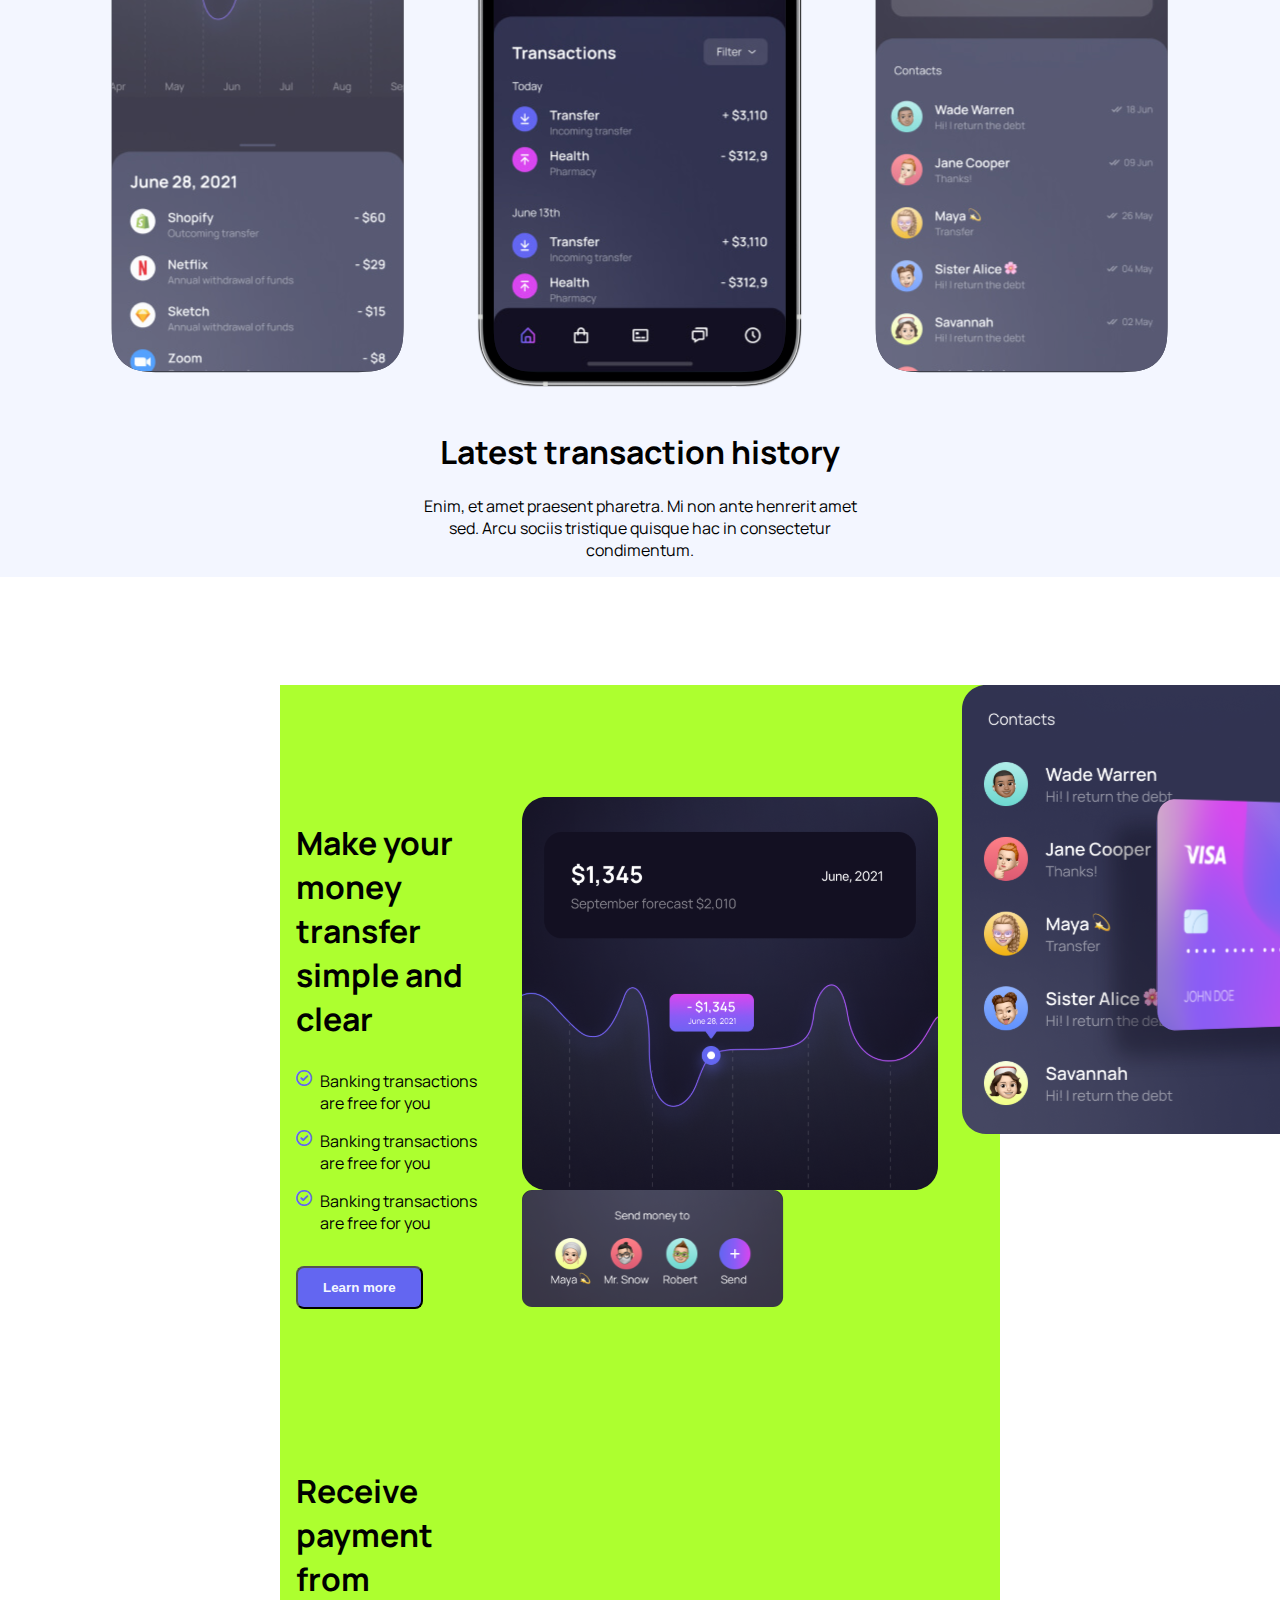
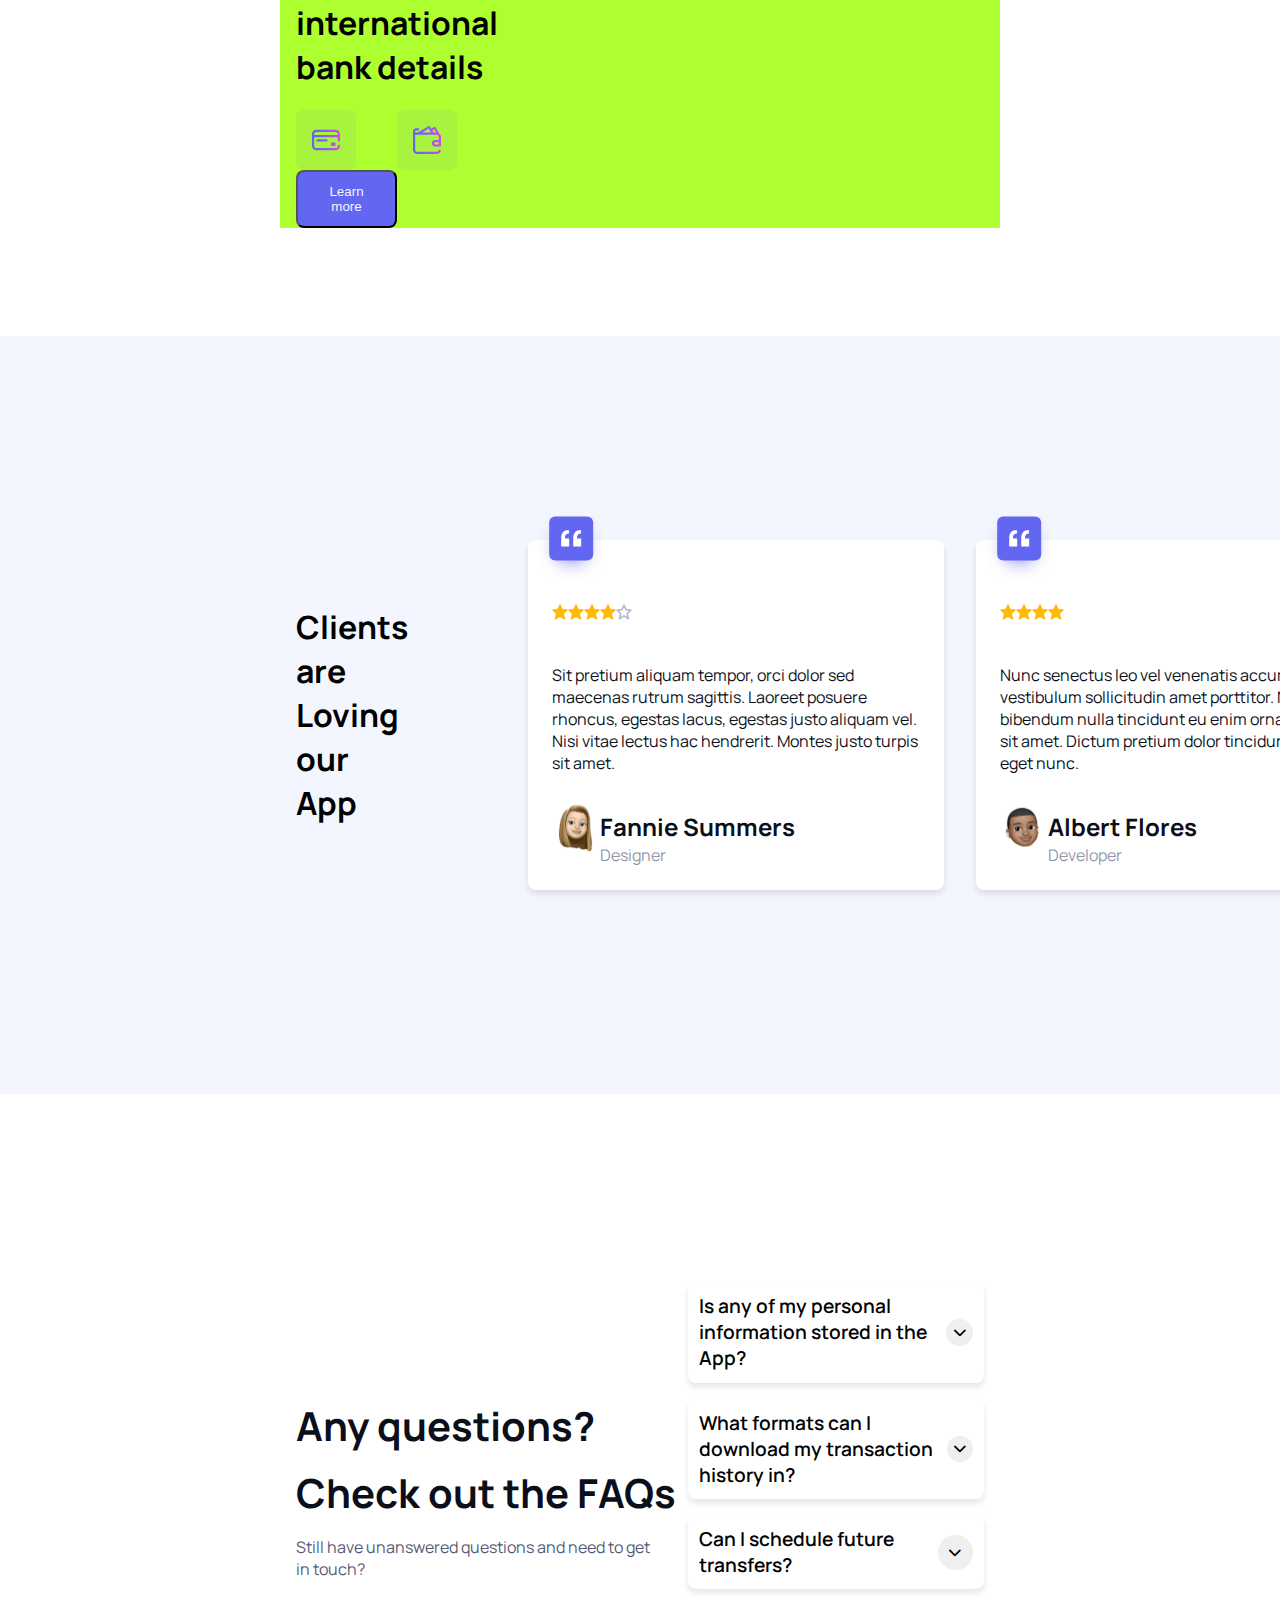
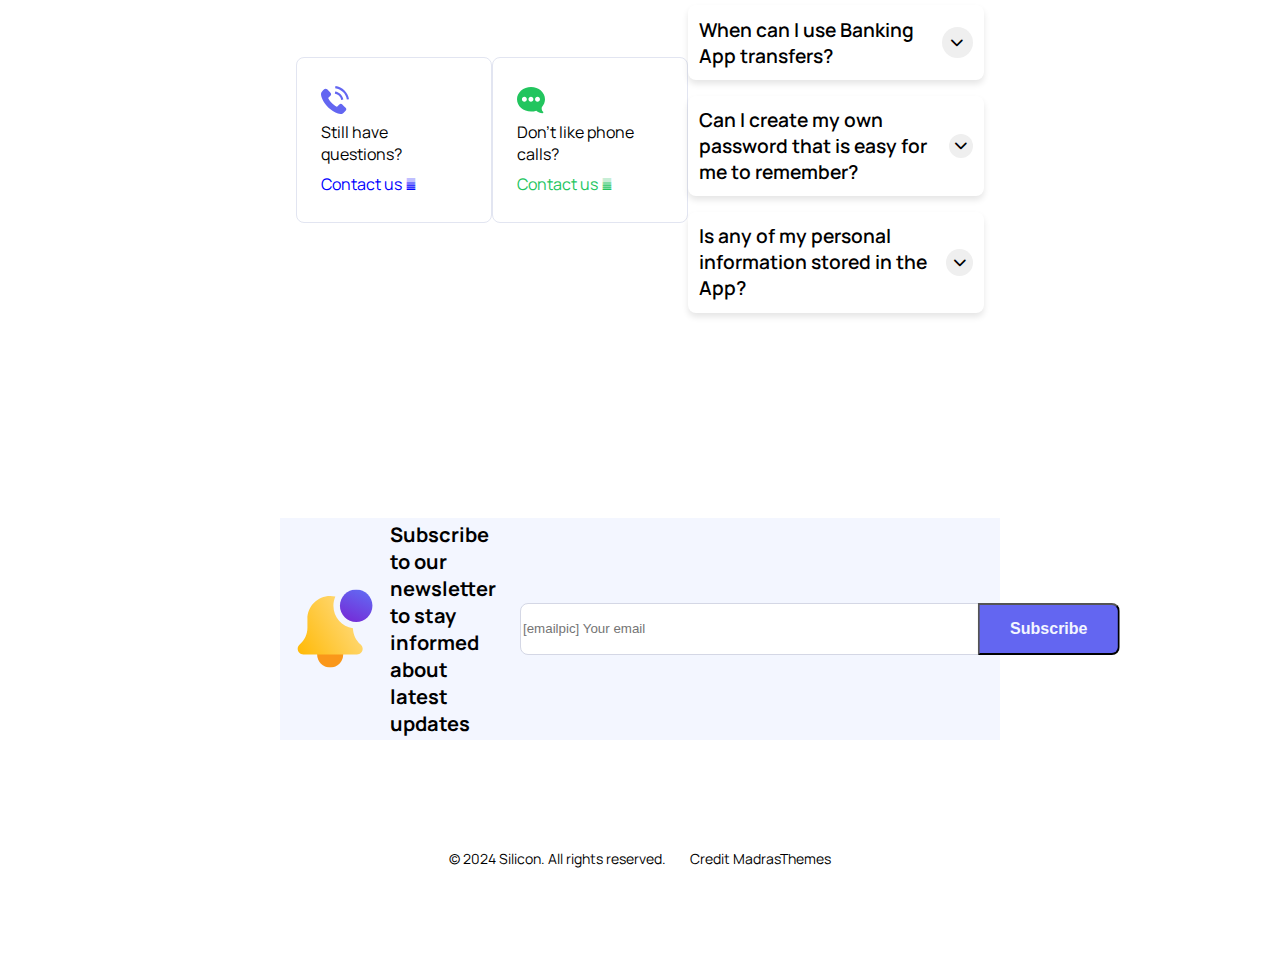
==== commit 88e9c2d5: "Refaktorering av kod. Korrigering av ikonbilder och rubriktext" ====
--- a/indextest.html
+++ b/indextest.html
@@ -208,7 +208,7 @@
     <div>
         <img src="images/Features DOS/innerbig.svg" alt="" class="featurescont-innerbigbackground">
         <img src="images/Features DOS/innersmall.svg" alt="" class="featurescont-innersmalloverlay">
-        test2
+        
     </div>
 
     <div>
--- a/stylestest.css
+++ b/stylestest.css
@@ -252,6 +252,7 @@
     grid-row-gap: 0px;
     height: 876px;
     
+    
 }
 
 .header-left {
@@ -368,8 +369,9 @@
 
 .featuresbox {
     display: flex; /* Gör att innehållet visas i en rad */
-    align-items: center; /* Vertikalt centrera innehållet */
+    align-items: flex-start; /* Vertikalt centrera innehållet */
     gap: 1rem; /* Lägger till ett mellanrum mellan bilden och texten */
+    
 }
 
 .featuresbox img {
@@ -392,11 +394,14 @@
 }
 
 .featurescont {
+
+    display: grid;
+/* 
     display: grid;
     grid-template-columns: 1fr 1fr;
     grid-template-rows: 1fr 1fr;
     grid-column-gap: 0px;
-    grid-row-gap: 0px;
+    grid-row-gap: 0px; */
 
 
 background-color: greenyellow 
@@ -804,6 +809,8 @@
     header .container{
         grid-template-columns: auto 1fr auto auto;
         gap: 3rem;
+        margin-top: 1px;
+        margin-bottom: 1px;
     }
 
     #auth-signin {
